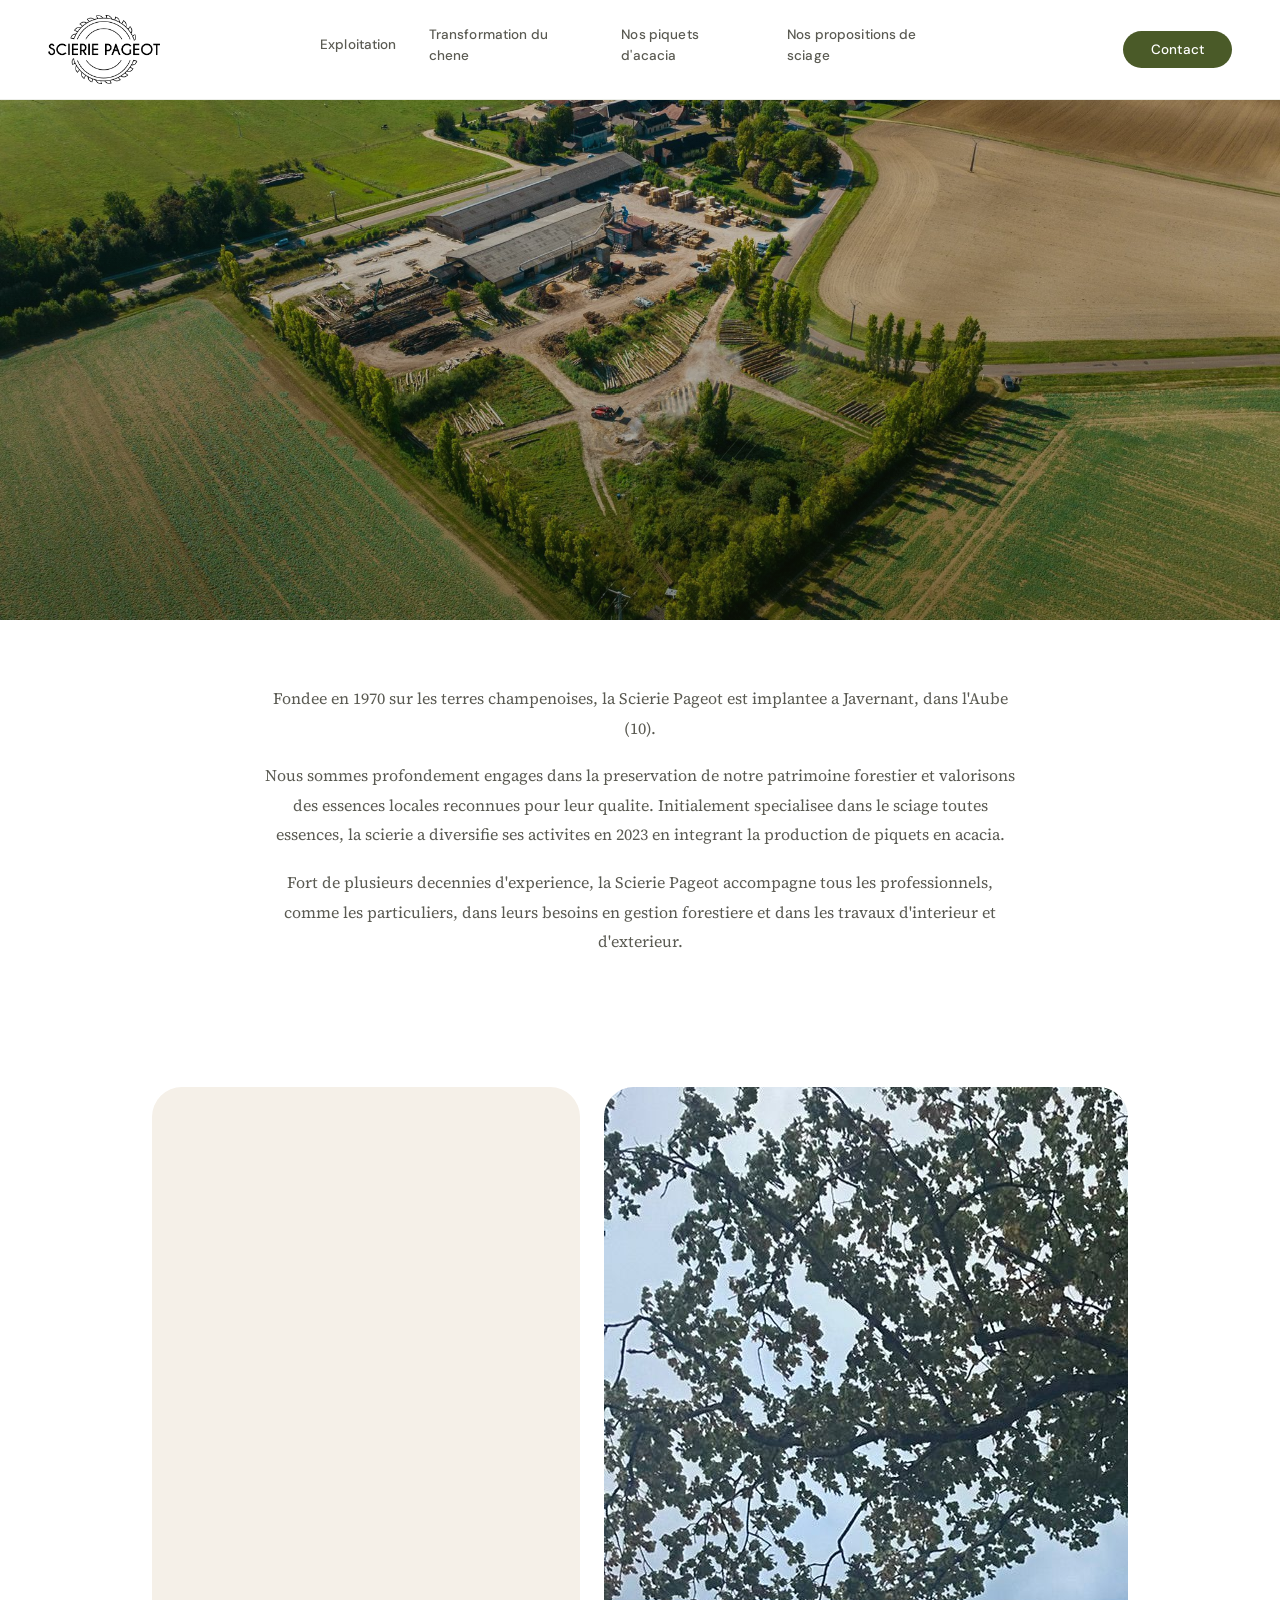
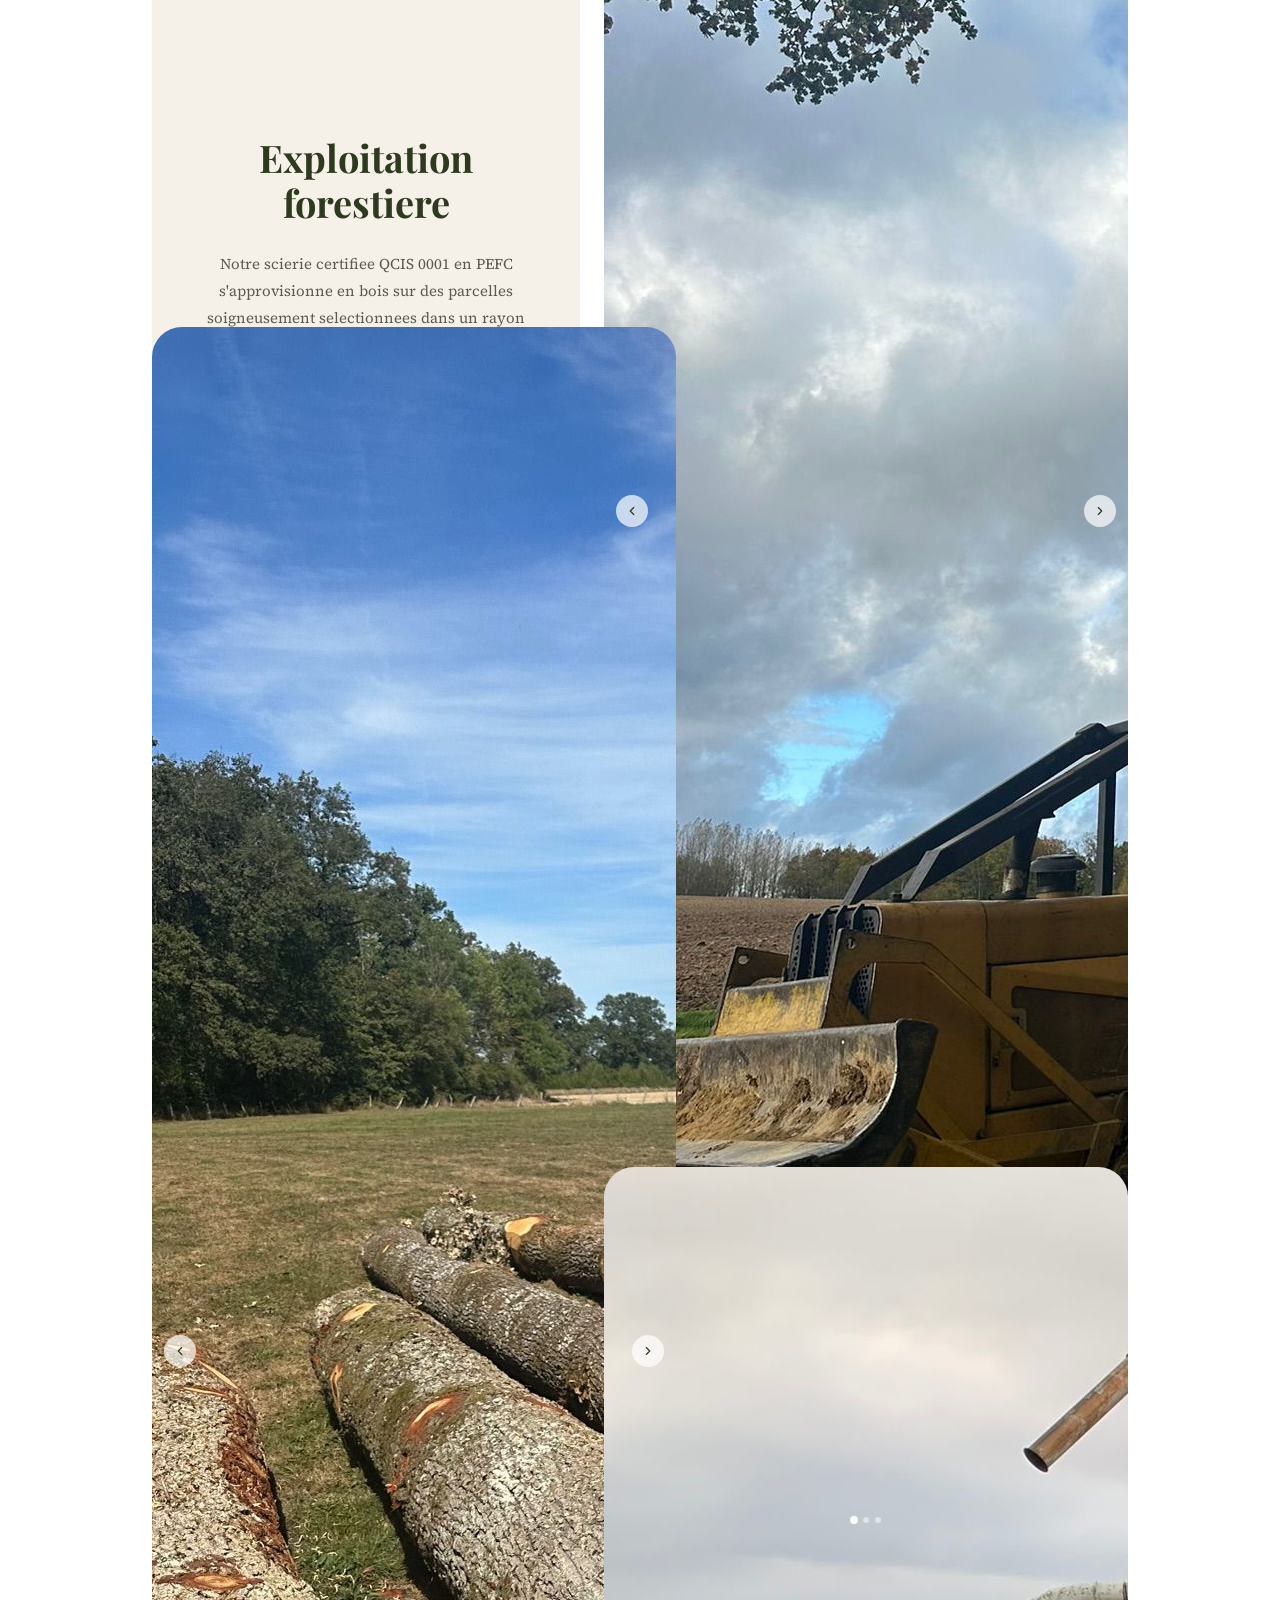
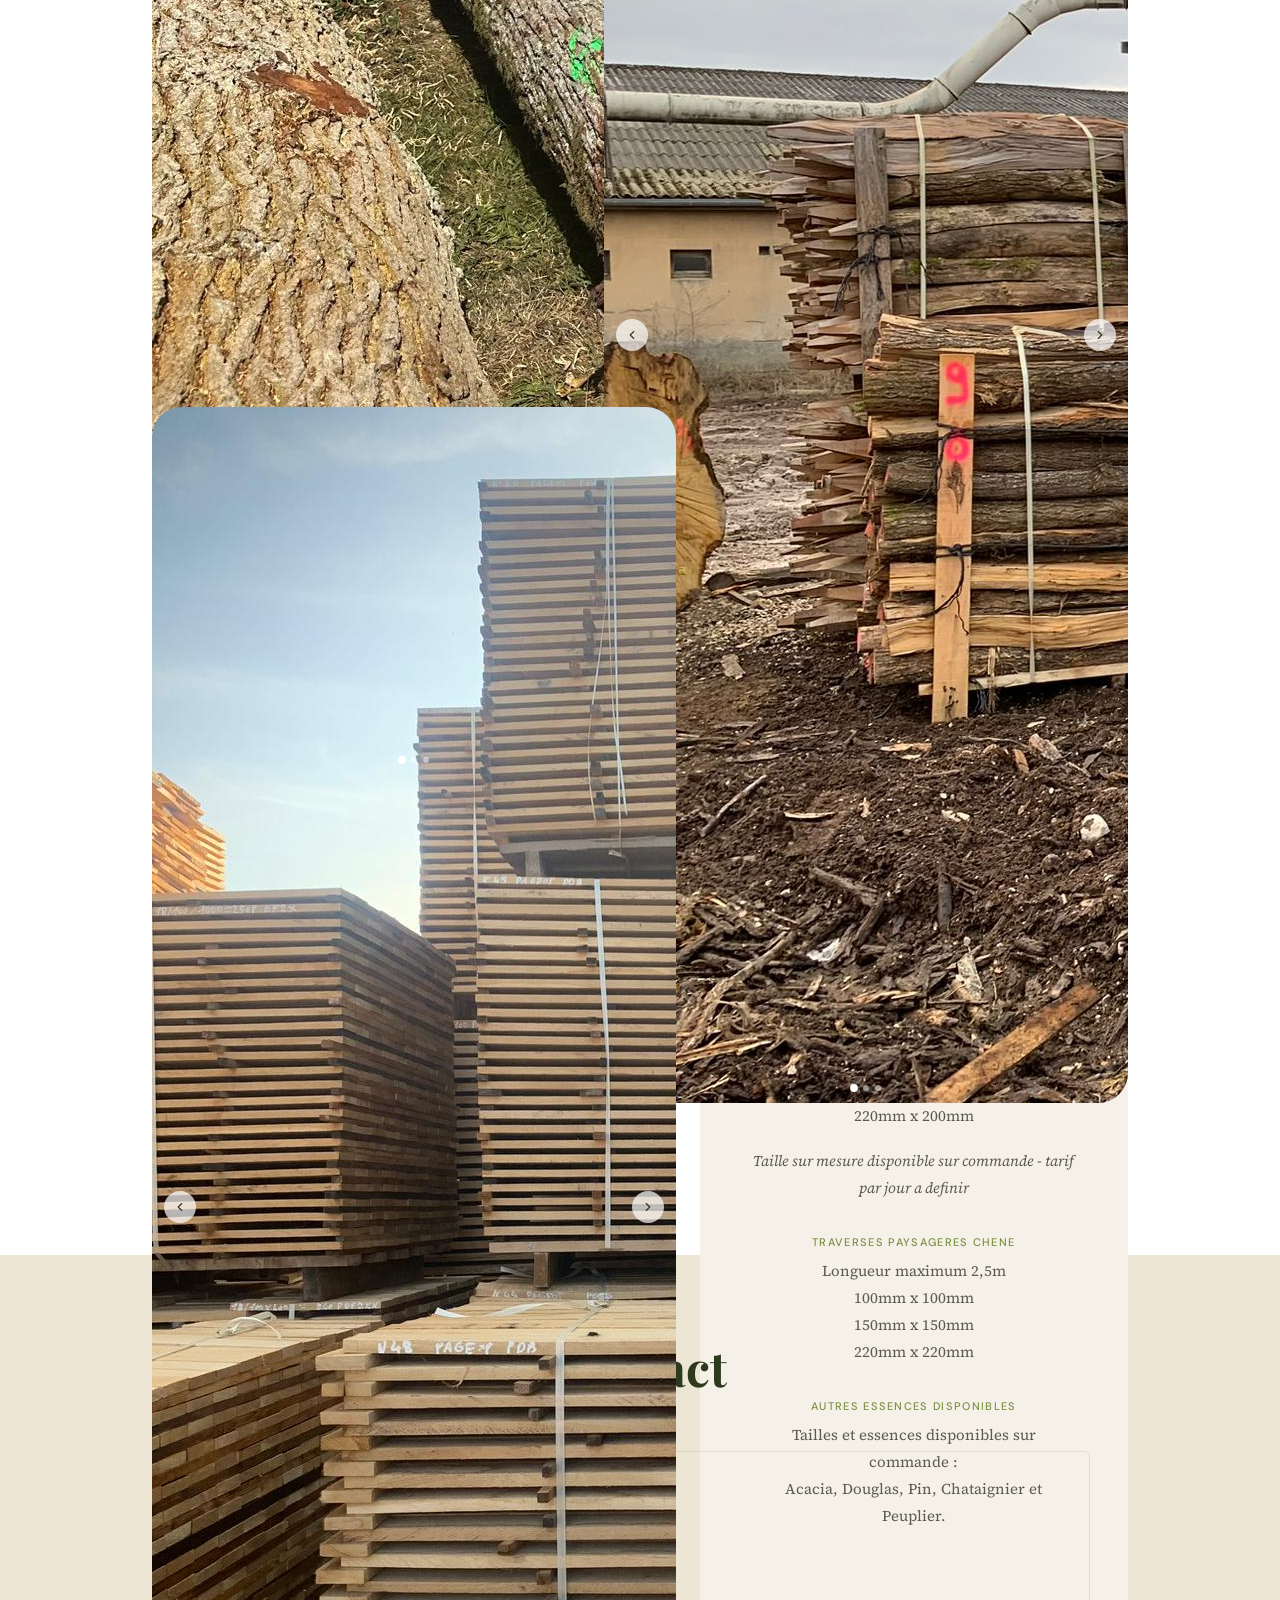
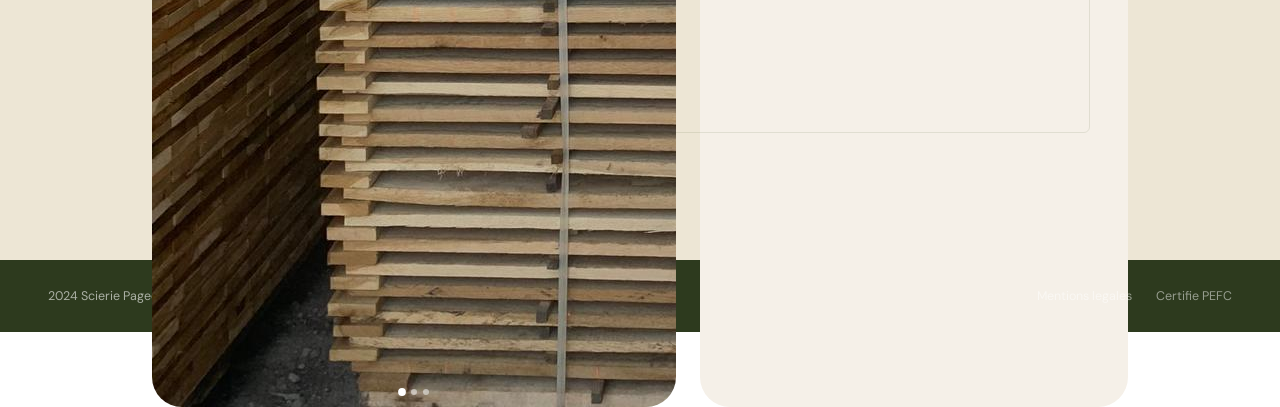
==== index.html @ 9f75556a "Add files via upload on met index.html a la racine" ====
<!DOCTYPE html>
<html lang="fr">
<head>
  <meta charset="UTF-8" />
  <meta name="viewport" content="width=device-width, initial-scale=1.0" />
  <title>Scierie Pageot</title>
  <link rel="preconnect" href="https://fonts.googleapis.com" />
  <link rel="preconnect" href="https://fonts.gstatic.com" crossorigin />
  <link href="https://fonts.googleapis.com/css2?family=Playfair+Display:wght@400;600;700&family=Source+Serif+4:ital,wght@0,300;0,400;1,300&family=DM+Sans:wght@400;500&display=swap" rel="stylesheet" />
  <link rel="stylesheet" href="style.css" />
</head>
<body>
 
  <!-- ── TOPBAR ── -->
  <div class="topbar">
  <img src="pageot sans fond.png" alt="Logo Scierie Pageot" class="nav-logo" />
    </a>
    <a href="#contact" class="btn nav-btn-desktop">Contact</a>
    <button class="nav-toggle" onclick="toggleMenu()" aria-label="Menu">
      <span></span><span></span><span></span>
    </button>
  </div>
 
  <!-- ── NAVBAR ── -->
  <nav id="mainNav">
    <ul class="nav-links">
      <li><a href="#exploitation">Exploitation</a></li>
      <li><a href="#chene">Transformation du chene</a></li>
      <li><a href="#acacia">Nos piquets d'acacia</a></li>
      <li><a href="#sciage">Nos propositions de sciage</a></li>
    </ul>
  </nav>
 
  <!-- ── MENU MOBILE ── -->
  <div class="mobile-menu" id="mobileMenu">
    <a href="#exploitation" onclick="closeMenu()">Exploitation</a>
    <a href="#chene" onclick="closeMenu()">Transformation du chene</a>
    <a href="#acacia" onclick="closeMenu()">Nos piquets d'acacia</a>
    <a href="#sciage" onclick="closeMenu()">Nos propositions de sciage</a>
    <a href="#contact" class="btn" onclick="closeMenu()">Contact</a>
  </div>
 
  <!-- ── HERO ── -->
  <section class="hero">
    <img src="photo drone du domaine.jpg" alt="Vue aerienne de la Scierie Pageot" />
    <div class="hero-overlay"></div>
  </section>
 
  <!-- ── INTRO ── -->
  <section class="intro">
    <p>Fondee en 1970 sur les terres champenoises, la Scierie Pageot est implantee a Javernant, dans l'Aube (10).</p>
    <p>Nous sommes profondement engages dans la preservation de notre patrimoine forestier et valorisons des essences locales reconnues pour leur qualite. Initialement specialisee dans le sciage toutes essences, la scierie a diversifie ses activites en 2023 en integrant la production de piquets en acacia.</p>
    <p>Fort de plusieurs decennies d'experience, la Scierie Pageot accompagne tous les professionnels, comme les particuliers, dans leurs besoins en gestion forestiere et dans les travaux d'interieur et d'exterieur.</p>
  </section>
 
  <!-- ── SECTIONS ── -->
  <div class="sections-wrapper">
 
    <!-- 1. EXPLOITATION : image gauche (55%), texte droite (45%) -->
    <section class="section-split" id="exploitation">
      <div class="split-img">
        <div class="carousel" data-carousel>
          <div class="carousel-track">
            <!-- Ajoutez vos images ici -->
            <div class="carousel-slide"><img src="exploitation forestiere/1 tracteur contre arbre.jpg" alt="Exploitation 1" /></div>
            <div class="carousel-slide"><img src="exploitation forestiere/2 image.jpg" alt="Exploitation 2" /></div>
            <div class="carousel-slide"><img src="exploitation forestiere/3 image.jpg" alt="Exploitation 3" /></div>
          </div>
          <button class="carousel-btn prev" aria-label="Precedent">
            <svg viewBox="0 0 24 24"><polyline points="15 18 9 12 15 6"/></svg>
          </button>
          <button class="carousel-btn next" aria-label="Suivant">
            <svg viewBox="0 0 24 24"><polyline points="9 18 15 12 9 6"/></svg>
          </button>
          <div class="carousel-dots"></div>
        </div>
      </div>
      <div class="split-content">
        <h2>Exploitation<br>forestiere</h2>
        <p>Notre scierie certifiee QCIS 0001 en PEFC s'approvisionne en bois sur des parcelles soigneusement selectionnees dans un rayon de 100 km.</p>
        <p>Nous travaillons etroitement avec des professionnels locaux pour vous apporter un accompagnement expert dans la gestion de vos domaines forestiers. Nous assurons l'integralite de nos prestations et intervenons tout au long de l'operation, en etroite collaboration avec nos partenaires agrees (Globalog) dans le respect des bonnes pratiques sylvicoles, afin de garantir la preservation durable des forets.</p>
        <p>L'ensemble de nos travaux, quel que soit leur importance, sont realises selon les meilleures regles de l'art. Vous satisfaire et vous aider a valoriser une gestion forestiere responsable est la priorite absolue de notre equipe.</p>
        <a href="#contact" class="btn btn-outline">Contactez-nous</a>
      </div>
    </section>
 
    <!-- 2. CHENE : texte gauche (45%), image droite (55%) -->
    <section class="section-split reverse" id="chene">
            <div class="split-img">
        <div class="carousel" data-carousel>
          <div class="carousel-track">
            <!-- Ajoutez vos images ici -->
            <div class="carousel-slide"><img src="Transformation de chene/1 troncs d'arbre.jpg" alt="Chene 1" /></div>
            <div class="carousel-slide"><img src="Transformation de chene/2 image.jpg" alt="Chene 2" /></div>
            <div class="carousel-slide"><img src="Transformation de chene/4 planches fines.jpg" alt="Chene 3" /></div>
          </div>
          <button class="carousel-btn prev" aria-label="Precedent">
            <svg viewBox="0 0 24 24"><polyline points="15 18 9 12 15 6"/></svg>
          </button>
          <button class="carousel-btn next" aria-label="Suivant">
            <svg viewBox="0 0 24 24"><polyline points="9 18 15 12 9 6"/></svg>
          </button>
          <div class="carousel-dots"></div>
        </div>
      </div>
      <div class="split-content">
        <h2>Nos transformations<br>du chene</h2>
        <div class="subsection-label">En charpente</div>
        <p>Pour repondre a tous vos projets de construction, nous proposons une large gamme de pieces de charpente adaptees aux demandes des professionnels comme des particuliers. Nos bois, seches et soigneusement selectionnes, garantissent stabilite et grande durabilite pour vos ouvrages.</p>
        <div class="subsection-label">En avives</div>
        <p>Afin de faciliter vos projets et agrandissements interieurs, nous proposons des produits de la plus haute qualite, issus de chene selectionne et regulierement renouvele.</p>
        <div class="subsection-label">En traverses paysageres</div>
        <p>Pour sublimer votre exterieur, nous proposons des traverses paysageres naturels et esthetiques, adaptes pour l'amenagement de jardins et la realisation de petits murets.</p>
        <a href="#contact" class="btn btn-outline">Consultez-nous</a>
      </div>

    </section>
 
    <!-- 3. PIQUETS : image gauche (55%), texte droite (45%) -->
    <section class="section-split" id="acacia">
      <div class="split-img">
        <div class="carousel" data-carousel>
          <div class="carousel-track">
            <!-- Ajoutez vos images ici -->
            <div class="carousel-slide"><img src="Acacia/pic d'acacia.jpg" alt="Acacia 1" /></div>
            <div class="carousel-slide"><img src="Acacia/2 image.jpg" alt="Acacia 2" /></div>
            <div class="carousel-slide"><img src="Acacia/3 image.jpg" alt="Acacia 3" /></div>
          </div>
          <button class="carousel-btn prev" aria-label="Precedent">
            <svg viewBox="0 0 24 24"><polyline points="15 18 9 12 15 6"/></svg>
          </button>
          <button class="carousel-btn next" aria-label="Suivant">
            <svg viewBox="0 0 24 24"><polyline points="9 18 15 12 9 6"/></svg>
          </button>
          <div class="carousel-dots"></div>
        </div>
      </div>
      <div class="split-content">
        <h2>Nos piquets<br>d'acacia</h2>
        <p>8 longueurs disponibles directement sur site :</p>
        <ul class="piquets-list">
          <li>1160 mm</li>
          <li>1300 mm</li>
          <li>1500 mm</li>
          <li>2000 mm</li>
          <li>2500 mm</li>
          <li>3000 mm</li>
        </ul>
        <p>et a tenons differentes de soupes.</p>
        <p>Vendu par botte ou en vrac. Disponibles en differents formats (80/100, 60/80 ou 50/60 mm).</p>
        <p>Livraison disponible dans toute la France et dans l'Union Europeenne. Possibilite de faire confectionner les longueurs et dimensions sur commande.</p>
        <a href="#contact" class="btn btn-outline">Vous souhaitez un devis ?</a>
      </div>
    </section>
 
    <!-- 4. SCIAGE : texte gauche (45%), image droite (55%) -->
    <section class="section-split reverse" id="sciage">
      <div class="split-img">
        <div class="carousel" data-carousel>
          <div class="carousel-track">
            <!-- Ajoutez vos images ici -->
            <div class="carousel-slide"><img src="Transformation de chene/4 planches fines.jpg" alt="Sciage 1" /></div>
            <div class="carousel-slide"><img src="Transformation de chene/2 image.jpg" alt="Sciage 2" /></div>
            <div class="carousel-slide"><img src="Transformation de chene/3 image.jpg" alt="Sciage 3" /></div>
          </div>
          <button class="carousel-btn prev" aria-label="Precedent">
            <svg viewBox="0 0 24 24"><polyline points="15 18 9 12 15 6"/></svg>
          </button>
          <button class="carousel-btn next" aria-label="Suivant">
            <svg viewBox="0 0 24 24"><polyline points="9 18 15 12 9 6"/></svg>
          </button>
          <div class="carousel-dots"></div>
        </div>
      </div>
      <div class="split-content">
        <h2>Nos propositions<br>de sciage</h2>
        <p class="sciage-dims">
          Longueur maximum 10m<br>
          80mm x 100mm<br>
          80mm x 120mm<br>
          80mm x 80mm<br>
          100mm x 100mm<br>
          220mm x 200mm
        </p>
        <p class="sciage-note">Taille sur mesure disponible sur commande - tarif par jour a definir</p>
        <div class="subsection-label">Traverses paysageres chene</div>
        <p class="sciage-dims">
          Longueur maximum 2,5m<br>
          100mm x 100mm<br>
          150mm x 150mm<br>
          220mm x 220mm
        </p>
        <div class="subsection-label">Autres essences disponibles</div>
        <p class="sciage-dims">
          Tailles et essences disponibles sur commande :<br>
          Acacia, Douglas, Pin, Chataignier et Peuplier.
        </p>
      </div>
      
    </section>
 
  </div>
 
  <!-- ── CONTACT ── -->
  <section class="contact-section" id="contact">
    <div class="contact-inner">
      <h2>Contact</h2>
      <div class="contact-grid">
        <div class="contact-info">
          <div class="contact-block">
            <p><strong>Adresse</strong>Route Nationale 77 Le Charmois<br>10230 Javernant</p>
          </div>
          <div class="contact-block">
            <p><strong>Horaires d'ouverture</strong>Disponible sur rendez-vous<br>du lundi au vendredi</p>
          </div>
          <div class="contact-block">
            <p><strong>Telephone</strong>+33 (0) 6 40 34 74 75</p>
          </div>
          <div style="margin-top: 32px;">
            <a href="mailto:contact@scierie-pageot.fr" class="btn">Nous envoyer un mail</a>
          </div>
        </div>
        <div class="contact-map">
          <iframe
            title="Localisation Scierie Pageot"
            src="https://maps.google.com/maps?q=48.14885296104546,4.011341712448942&z=15&output=embed"
            allowfullscreen
            loading="lazy">
          </iframe>
        </div>
      </div>
    </div>
  </section>
 
  <!-- ── FOOTER ── -->
  <footer>
    <p>2024 Scierie Pageot - Javernant (10)</p>
    <nav class="footer-links">
      <a href="#">Mentions legales</a>
      <a href="#">Certifie PEFC</a>
    </nav>
  </footer>
 
  <script>
    /* ── Navbar scroll ── */
    const mainNav = document.getElementById('mainNav');
    const topbar = document.querySelector('.topbar');
    window.addEventListener('scroll', function() {
      mainNav.classList.toggle('scrolled', window.scrollY > topbar.offsetHeight);
    });
 
    /* ── Menu mobile ── */
    function toggleMenu() {
      document.getElementById('mobileMenu').classList.toggle('open');
    }
    function closeMenu() {
      document.getElementById('mobileMenu').classList.remove('open');
    }
    document.addEventListener('click', function(e) {
      const menu = document.getElementById('mobileMenu');
      const toggle = document.querySelector('.nav-toggle');
      if (menu.classList.contains('open') && !menu.contains(e.target) && !toggle.contains(e.target)) {
        menu.classList.remove('open');
      }
    });
 
    /* ── Carrousels ── */
    document.querySelectorAll('[data-carousel]').forEach(function(carousel) {
      const track = carousel.querySelector('.carousel-track');
      const slides = carousel.querySelectorAll('.carousel-slide');
      const dotsContainer = carousel.querySelector('.carousel-dots');
      const btnPrev = carousel.querySelector('.carousel-btn.prev');
      const btnNext = carousel.querySelector('.carousel-btn.next');
      let current = 0;
      const total = slides.length;
 
      /* masquer flèches si une seule image */
      if (total <= 1) {
        btnPrev.style.display = 'none';
        btnNext.style.display = 'none';
      }
 
      /* créer les points */
      slides.forEach(function(_, i) {
        const dot = document.createElement('button');
        dot.className = 'carousel-dot' + (i === 0 ? ' active' : '');
        dot.setAttribute('aria-label', 'Slide ' + (i + 1));
        dot.addEventListener('click', function() { goTo(i); });
        dotsContainer.appendChild(dot);
      });
 
      function goTo(index) {
        current = (index + total) % total;
        track.style.transform = 'translateX(-' + current * 100 + '%)';
        carousel.querySelectorAll('.carousel-dot').forEach(function(d, i) {
          d.classList.toggle('active', i === current);
        });
      }
 
      btnPrev.addEventListener('click', function() { goTo(current - 1); });
      btnNext.addEventListener('click', function() { goTo(current + 1); });
 
      /* swipe tactile */
      let startX = 0;
      track.addEventListener('touchstart', function(e) { startX = e.touches[0].clientX; }, { passive: true });
      track.addEventListener('touchend', function(e) {
        const diff = startX - e.changedTouches[0].clientX;
        if (Math.abs(diff) > 40) goTo(diff > 0 ? current + 1 : current - 1);
      });
    });
  </script>
 
</body>
</html>
---- style.css ----
*, *::before, *::after { box-sizing: border-box; margin: 0; padding: 0; }

:root {
  --green-dark: #2d3a1e;
  --green-mid: #4a5e2f;
  --green-btn: #4a5a28;
  --green-light: #7a9145;
  --cream: #f5f0e8;
  --cream-dark: #ede6d5;
  --text: #1a1a18;
  --text-muted: #5a5a52;
  --white: #ffffff;
  --nav-h: 72px;
}

html { scroll-behavior: smooth; }

body {
  font-family: 'DM Sans', sans-serif;
  color: var(--text);
  background: var(--white);
  overflow-x: hidden;
}

/* ── TOPBAR (fixe) : logo + bouton ── */
.topbar {
  top: 0; left: 0; right: 0;
  z-index: 200;
  height: 100px;
  background: var(--white);
  border-bottom: 1px solid rgba(74,94,47,0.10);
  display: flex;
  align-items: center;
  justify-content: space-between;
  padding: 0 48px;
}

/* ── NAVBAR (sticky sous topbar) : ancres ── */
#mainNav {
  position: fixed;
  top: 20px;
  width: fit-content;
  left: 50%;                 
  transform: translateX(-50%); 
  z-index: 100;
  height: 48px;
  display: flex;
  align-items: center;
  justify-content: center;
  background: transparent;
  transition: background 0.3s, backdrop-filter 0.3s, border-color 0.3s;
  border-bottom: 1px solid transparent;
  border-radius: 20px;
}

#mainNav.scrolled {
  background: rgba(255,255,255,0.75);
  backdrop-filter: blur(12px);
  -webkit-backdrop-filter: blur(12px);
  border-bottom: 1px solid rgba(74,94,47,0.12);
}

.nav-logo {
  display: flex;
  align-items: center;
  gap: 10px;
  height:70%;
}

.nav-links {
  display: flex;
  align-items: center;
  gap: 32px;
  list-style: none;
}

.nav-links a {
  font-size: 13.5px;
  font-weight: 500;
  color: var(--text-muted);
  text-decoration: none;
  letter-spacing: 0.01em;
  transition: color 0.2s;
}

.nav-links a:hover { color: var(--green-mid); }

/* ── BOUTONS ── */
.btn {
  display: inline-block;
  padding: 10px 28px;
  background: var(--green-btn);
  color: var(--white);
  font-family: 'DM Sans', sans-serif;
  font-size: 13.5px;
  font-weight: 500;
  text-decoration: none;
  border-radius: 999px;
  border: none;
  cursor: pointer;
  transition: background 0.2s, transform 0.15s;
  letter-spacing: 0.01em;
  white-space: nowrap;
}

.btn:hover { background: #8E9C78; transform: translateY(-1px); }

.btn-outline {
  background: #DFECC6;
  color: var(--green-dark);
}

.btn-outline:hover { background: #8E9C78; color: var(--white); }

/* centrage boutons dans les colonnes flex */
.split-content .btn {
  align-self: center;
}

/* ── HAMBURGER ── */
.nav-toggle {
  display: none;
  flex-direction: column;
  gap: 5px;
  cursor: pointer;
  padding: 4px;
  background: none;
  border: none;
}

.nav-toggle span {
  display: block;
  width: 24px;
  height: 2px;
  background: var(--green-dark);
  border-radius: 2px;
  transition: all 0.25s;
}

.mobile-menu {
  display: none;
  position: fixed;
  top: 64px;
  left: 0; right: 0;
  background: var(--white);
  border-bottom: 1px solid rgba(74,94,47,0.12);
  padding: 20px 24px 28px;
  z-index: 150;
  flex-direction: column;
  gap: 6px;
}

.mobile-menu.open { display: flex; }

.mobile-menu a {
  font-size: 15px;
  font-weight: 500;
  color: var(--text);
  text-decoration: none;
  padding: 10px 0;
  border-bottom: 1px solid rgba(0,0,0,0.06);
}

.mobile-menu .btn { margin-top: 12px; text-align: center; }

/* ── HERO ── */
.hero {
  margin-top: 0px; /* 64px topbar + 48px navbar */
  position: relative;
  height: 520px;
  overflow: hidden;
}

.hero img {
  width: 100%;
  height: 100%;
  object-fit: cover;
  object-position: center 60%;
  display: block;
}

.hero-overlay {
  position: absolute;
  inset: 0;
  background: linear-gradient(to bottom, rgba(20,28,12,0.15) 0%, rgba(20,28,12,0.45) 100%);
}

/* ── INTRO ── */
.intro {
  background: var(--white);
  padding: 64px 48px;
  max-width: 860px;
  margin: 0 auto;
  text-align: center;
}

.intro p {
  font-family: 'Source Serif 4', serif;
  font-size: 16px;
  line-height: 1.85;
  color: var(--text-muted);
  margin-bottom: 18px;
}

/* ── WRAPPER SECTIONS ── */
.sections-wrapper {
  max-width: 80%;
  margin: 0 auto;
  padding: 48px 24px;
  display: flex;
  flex-direction: column;
  gap: 40px;
}

/* ── SECTION SPLIT (toutes les sections alternées) ── */
.section-split {
  display: grid;
  grid-template-columns: 45fr 55fr;
  min-height: 460px;
  max-height: 800px;
  gap: 24px;
  align-items: stretch;
  grid-template-areas: "text img ";
}

/* sections .reverse : image à gauche */
.section-split.reverse {
  grid-template-columns: 55fr 45fr;
  grid-template-areas: "img text";
}
.section-split.reverse .split-img { order: -1; }


/* ── CARROUSEL ── */
.split-img {
  grid-area: img;
  position: relative;
  border-radius: 30px;
  overflow: hidden; /* bloque le débordement au hover */
  min-height: 400px;
}

.carousel {
  position: relative;
  width: 100%;
  height: 100%;
}

.carousel-track {
  display: flex;
  width: 100%;
  height: 100%;
  transition: transform 0.5s ease;
}

.carousel-slide {
  min-width: 100%;
  height: 100%;
  flex-shrink: 0;
}

.carousel-slide img {
  width: 100%;
  height: 100%;
  object-fit: cover;
  display: block;
  transition: transform 0.6s ease;
}

.split-img:hover .carousel-slide img { transform: scale(1.03); }

/* flèches */
.carousel-btn {
  position: absolute;
  top: 50%;
  transform: translateY(-50%);
  z-index: 10;
  background: rgba(255,255,255,0.7);
  border: none;
  cursor: pointer;
  width: 32px;
  height: 32px;
  border-radius: 50%;
  display: flex;
  align-items: center;
  justify-content: center;
  transition: background 0.2s;
  padding: 0;
}

.carousel-btn:hover { background: rgba(255,255,255,0.95); }

.carousel-btn.prev { left: 12px; }
.carousel-btn.next { right: 12px; }

.carousel-btn svg {
  width: 14px;
  height: 14px;
  stroke: var(--green-dark);
  stroke-width: 2;
  fill: none;
  stroke-linecap: round;
  stroke-linejoin: round;
}

/* points */
.carousel-dots {
  position: absolute;
  bottom: 12px;
  left: 50%;
  transform: translateX(-50%);
  display: flex;
  gap: 6px;
  z-index: 10;
}

.carousel-dot {
  width: 6px;
  height: 6px;
  border-radius: 50%;
  background: rgba(255,255,255,0.5);
  border: none;
  cursor: pointer;
  padding: 0;
  transition: background 0.2s, transform 0.2s;
}

.carousel-dot.active {
  background: var(--white);
  transform: scale(1.3);
}

/* ── CONTENU TEXTE ── */
.split-content {
  grid-area: text;
  padding: 64px 52px;
  display: flex;
  flex-direction: column;
  justify-content: center;
  align-items: center;
  text-align: center;
  background: var(--cream);
  border-radius: 30px;
}

/* sections .reverse : fond blanc */
.section-split.reverse .split-content {
  background: var(--cream);
}

.split-content h2 {
  font-family: 'Playfair Display', serif;
  font-size: clamp(28px, 3vw, 38px);
  font-weight: 700;
  color: var(--green-dark);
  line-height: 1.2;
  margin-bottom: 24px;
  text-align: center;
}

.split-content p {
  font-family: 'Source Serif 4', serif;
  font-size: 15px;
  line-height: 1.8;
  color: var(--text-muted);
  margin-bottom: 14px;
  text-align: center;
  width: 100%;
}

.split-content p:last-of-type { margin-bottom: 32px; }

/* ── SOUS-TITRES DE SECTION ── */
.subsection-label {
  font-family: 'DM Sans', sans-serif;
  font-size: 11px;
  font-weight: 500;
  letter-spacing: 0.12em;
  text-transform: uppercase;
  color: var(--green-light);
  margin-top: 20px;
  margin-bottom: 8px;
  text-align: center;
  width: 100%;
}

/* ── LISTE PIQUETS ── */
.piquets-list {
  list-style: none;
  margin: 8px 0 16px;
  text-align: center;
}

.piquets-list li {
  font-family: 'DM Sans', sans-serif;
  font-size: 14px;
  color: var(--text-muted);
  padding: 2px 0;
}

.piquets-list li::before { content: none; }

/* ── SCIAGE : dimensions et notes ── */
.sciage-dims {
  font-family: 'DM Sans', sans-serif;
  font-size: 14px;
  line-height: 1.9;
  color: var(--text-muted);
  margin-bottom: 8px;
  text-align: center;
}

.sciage-note {
  font-family: 'DM Sans', sans-serif;
  font-size: 12px;
  color: var(--text-muted);
  font-style: italic;
  margin-top: 4px;
  margin-bottom: 16px;
  text-align: center;
}

/* ── CONTACT ── */
.contact-section {
  background: var(--cream-dark);
  padding: 80px 48px;
}

.contact-inner {
  max-width: 900px;
  margin: 0 auto;
}

.contact-inner h2 {
  font-family: 'Playfair Display', serif;
  font-size: clamp(32px, 4vw, 48px);
  color: var(--green-dark);
  text-align: center;
  margin-bottom: 52px;
}

.contact-grid {
  display: grid;
  grid-template-columns: 1fr 1fr;
  gap: 40px;
  align-items: start;
}

.contact-info p {
  font-family: 'Source Serif 4', serif;
  font-size: 15px;
  line-height: 1.85;
  color: var(--text-muted);
  margin-bottom: 6px;
}

.contact-info p strong {
  font-family: 'DM Sans', sans-serif;
  font-size: 11px;
  font-weight: 500;
  letter-spacing: 0.1em;
  text-transform: uppercase;
  color: var(--green-mid);
  display: block;
  margin-bottom: 4px;
}

.contact-info .contact-block { margin-bottom: 24px; }

.contact-map {
  border-radius: 6px;
  overflow: hidden;
  border: 1px solid rgba(74,94,47,0.12);
}

.contact-map iframe {
  width: 100%;
  height: 280px;
  display: block;
  border: none;
}

/* ── FOOTER ── */
footer {
  background: var(--green-dark);
  color: rgba(255,255,255,0.6);
  padding: 28px 48px;
  display: flex;
  align-items: center;
  justify-content: space-between;
  flex-wrap: wrap;
  gap: 12px;
}

footer p { font-size: 12.5px; }

.footer-links { display: flex; gap: 24px; }

.footer-links a {
  font-size: 12.5px;
  color: rgba(255,255,255,0.5);
  text-decoration: none;
  transition: color 0.2s;
}

.footer-links a:hover { color: rgba(255,255,255,0.9); }

/* ── TABLET ── */
@media (max-width: 1024px) {
  .topbar { padding: 0 28px; }
  .nav-links { gap: 20px; }
  .nav-links a { font-size: 13px; }
  .intro { padding: 48px 28px; }
  .sections-wrapper { padding: 36px 20px; gap: 28px; }
  .split-content { padding: 44px 36px; }
  .contact-section { padding: 64px 28px; }
  footer { padding: 24px 28px; }
}

/* ── TABLET PORTRAIT ── */
@media (max-width: 768px) {
  .topbar { padding: 0 20px; height: 56px; }
  #mainNav { display: none; }
  .nav-btn-desktop { display: none; }
  .nav-toggle { display: flex; }
  .mobile-menu { top: 56px; }

  .hero { margin-top: 56px; height: 380px; }
  .intro { padding: 40px 20px; }
  .sections-wrapper { padding: 24px 16px; gap: 20px; }

  .section-split,
  .section-split.reverse {
    grid-template-columns: 1fr;
    gap: 16px;
  }

  .section-split.reverse .split-img { order: 0; }
  .split-img { min-height: 260px; order: -1; }

  .split-content { padding: 36px 20px; border-radius: 30px; }
  .split-content h2 { text-align: center; }
  .split-content p { text-align: center; }

  .contact-section { padding: 56px 20px; }
  .contact-grid { grid-template-columns: 1fr; gap: 28px; }
  footer { flex-direction: column; align-items: flex-start; padding: 20px; gap: 10px; }
}

/* ── MOBILE ── */
@media (max-width: 480px) {
  .hero { height: 240px; }
  .intro p { font-size: 15px; }
  .split-img { min-height: 210px; }
  .split-content h2 { font-size: 24px; }
  .contact-inner h2 { font-size: 26px; margin-bottom: 32px; }
  .contact-map iframe { height: 200px; }
}
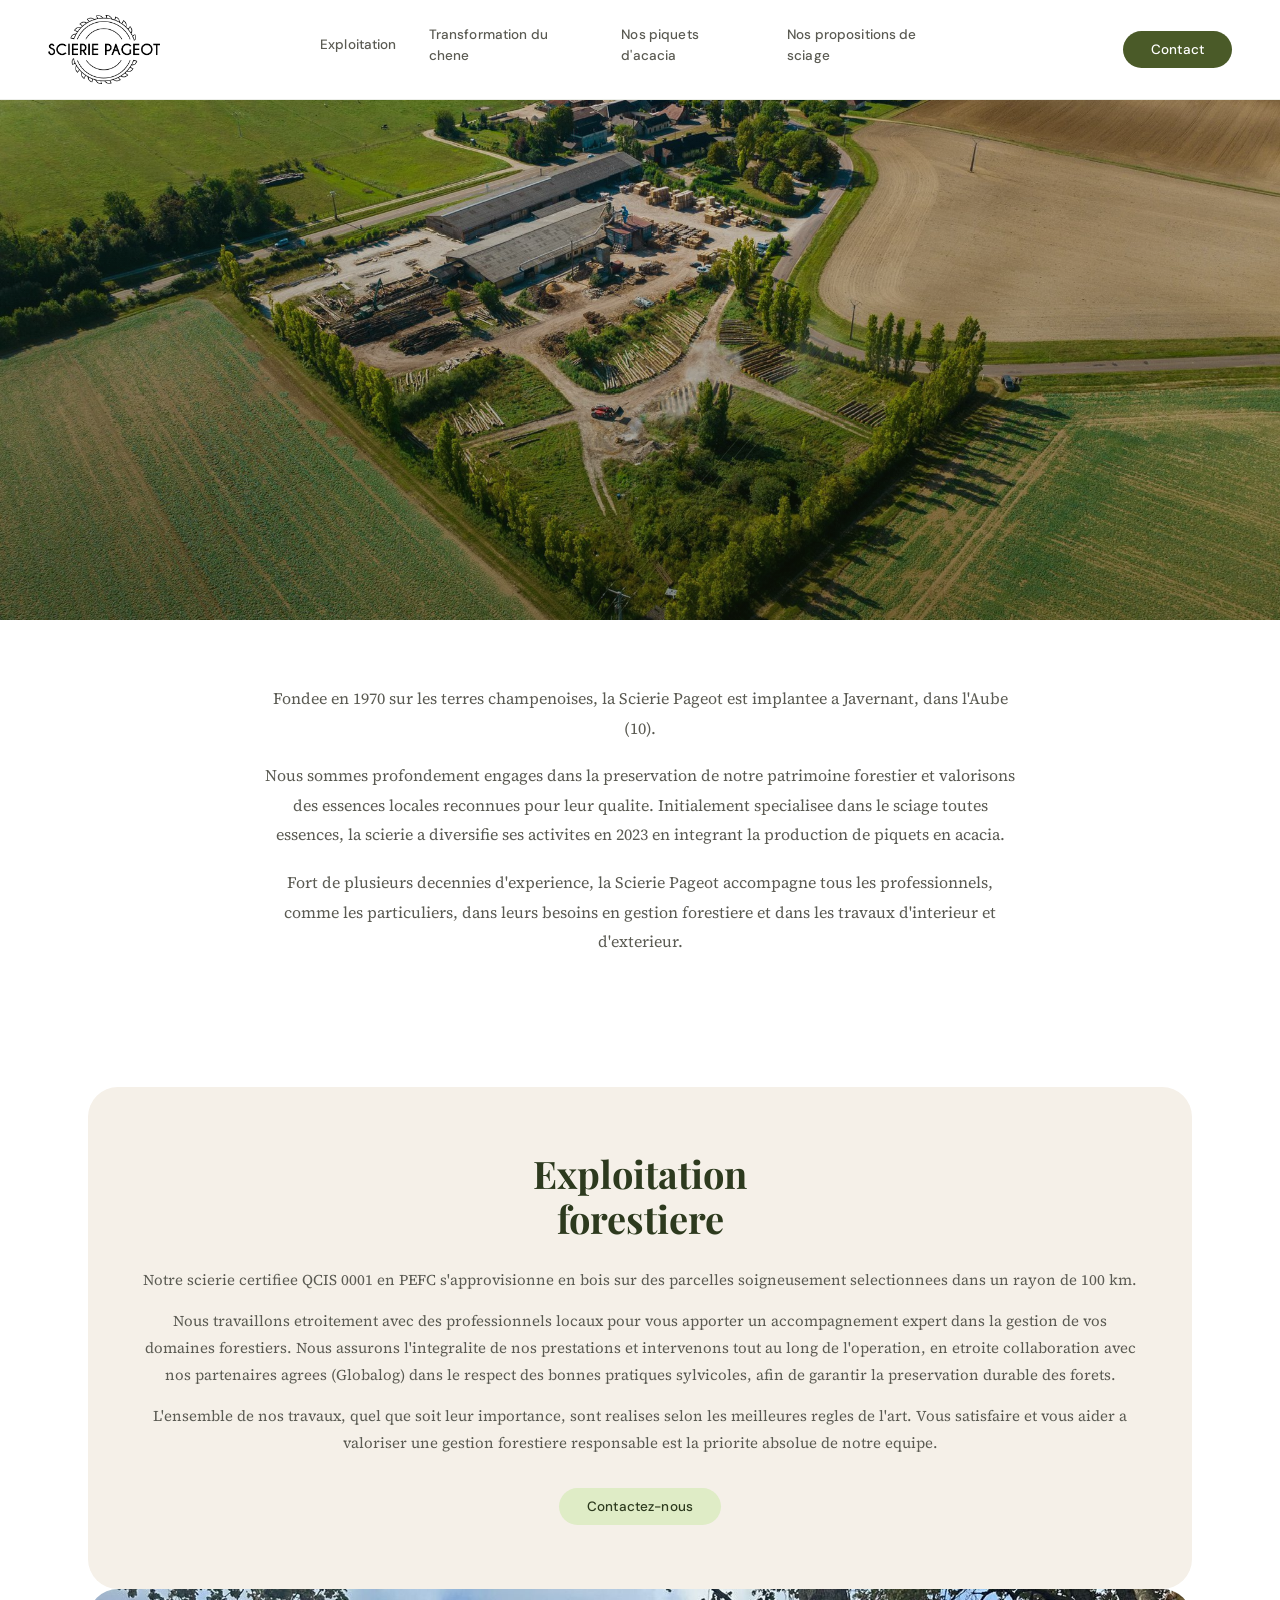
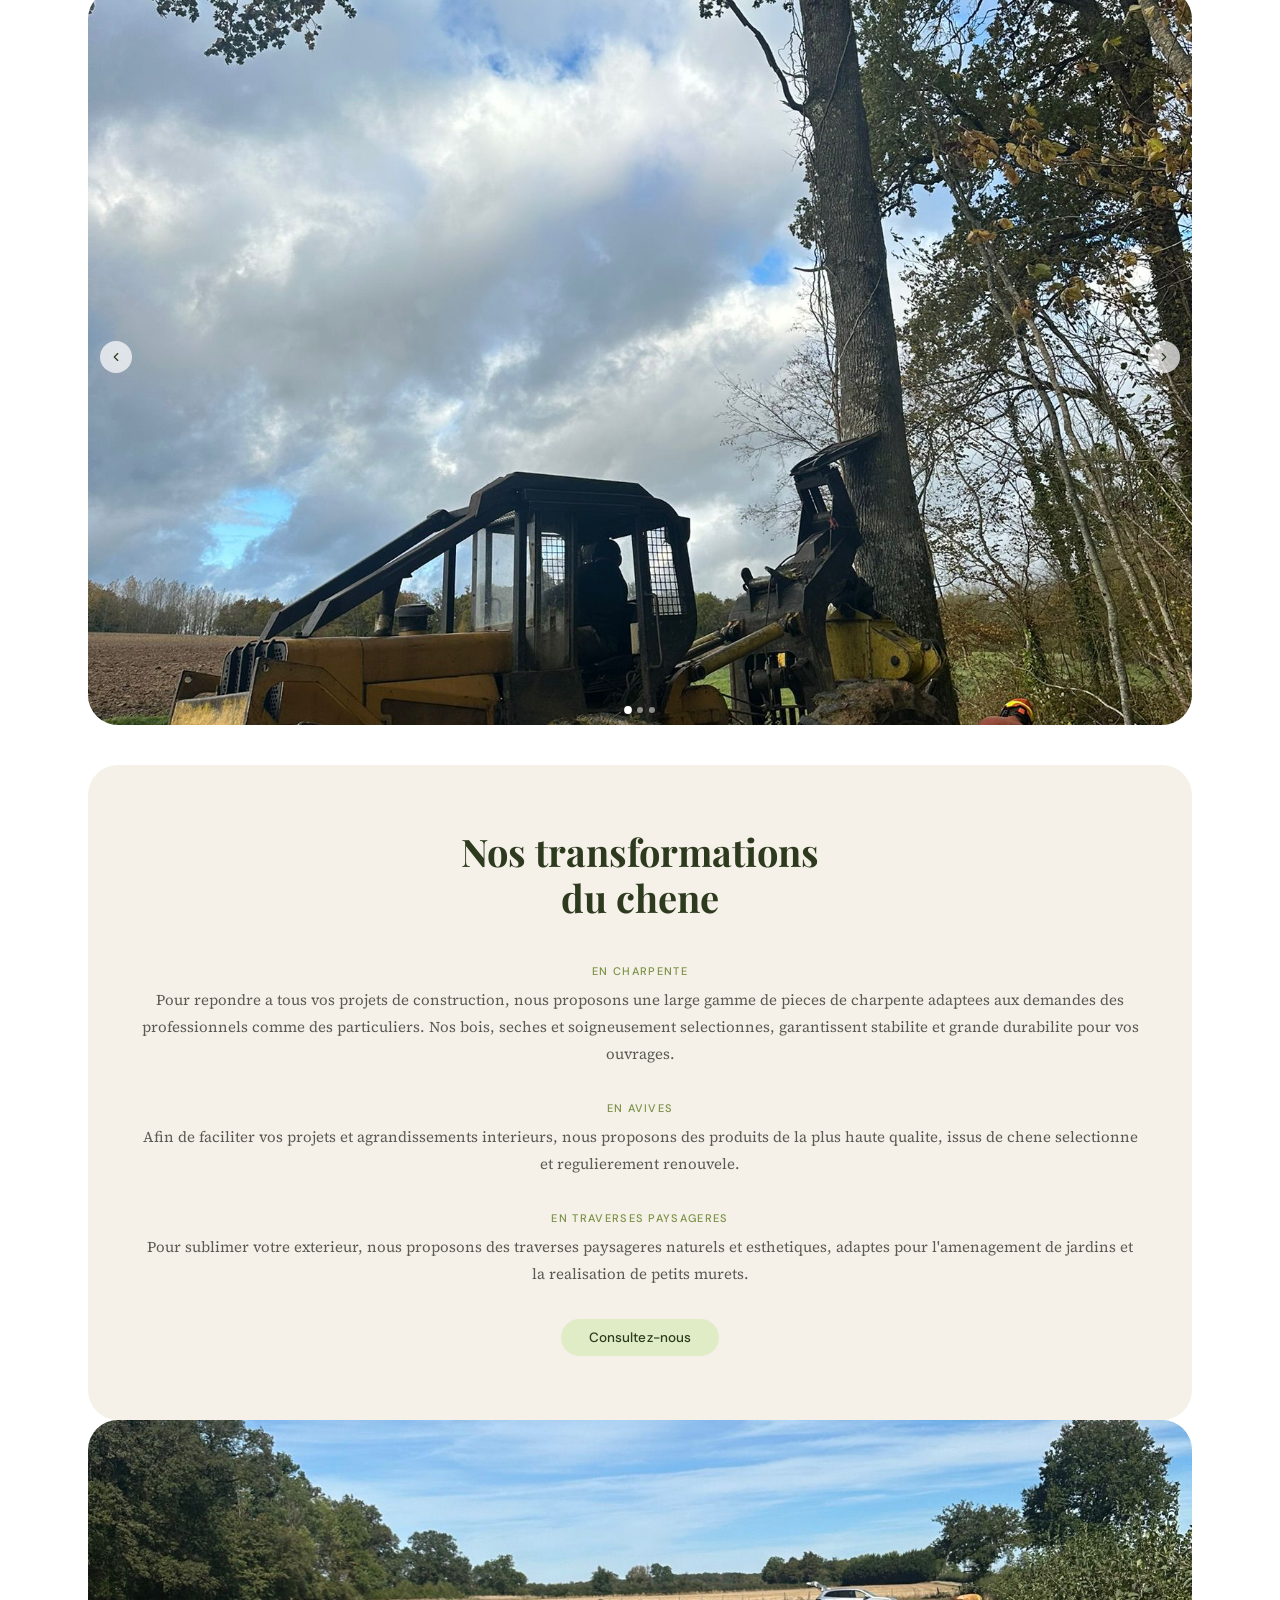
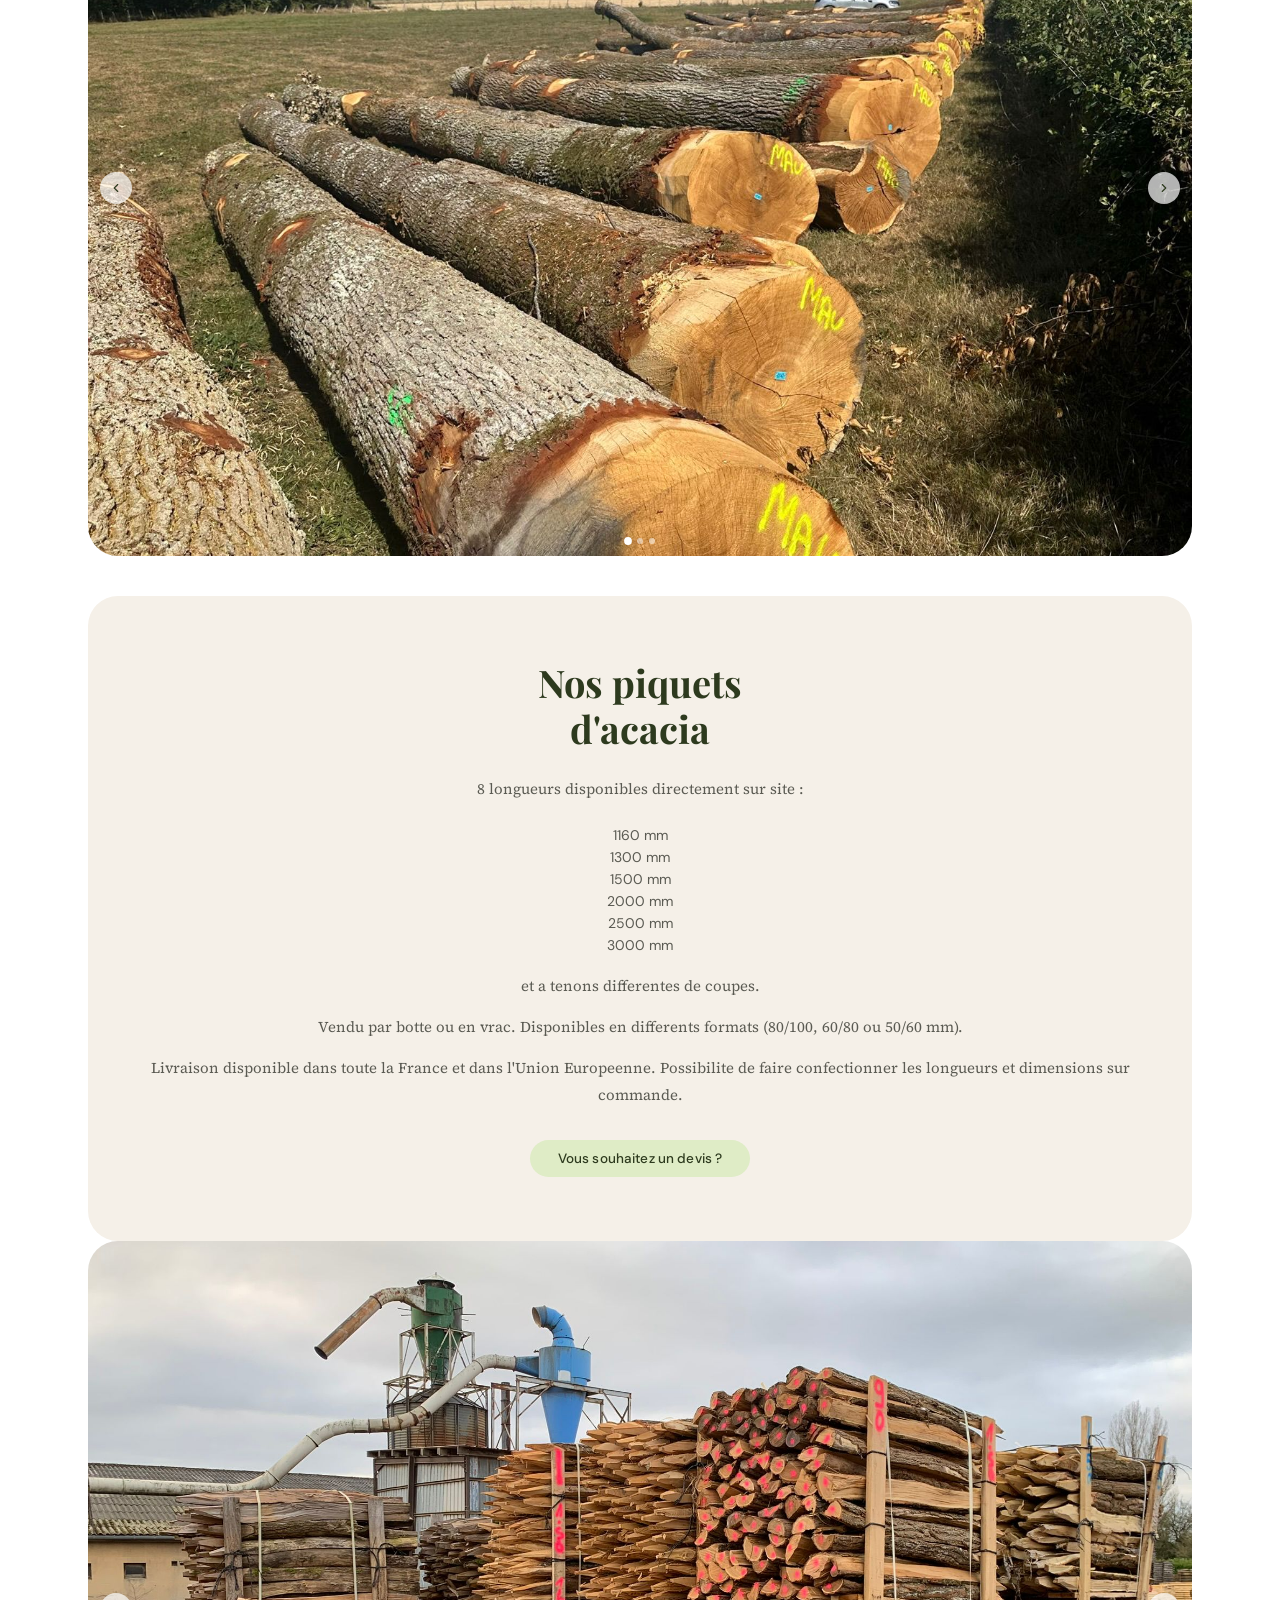
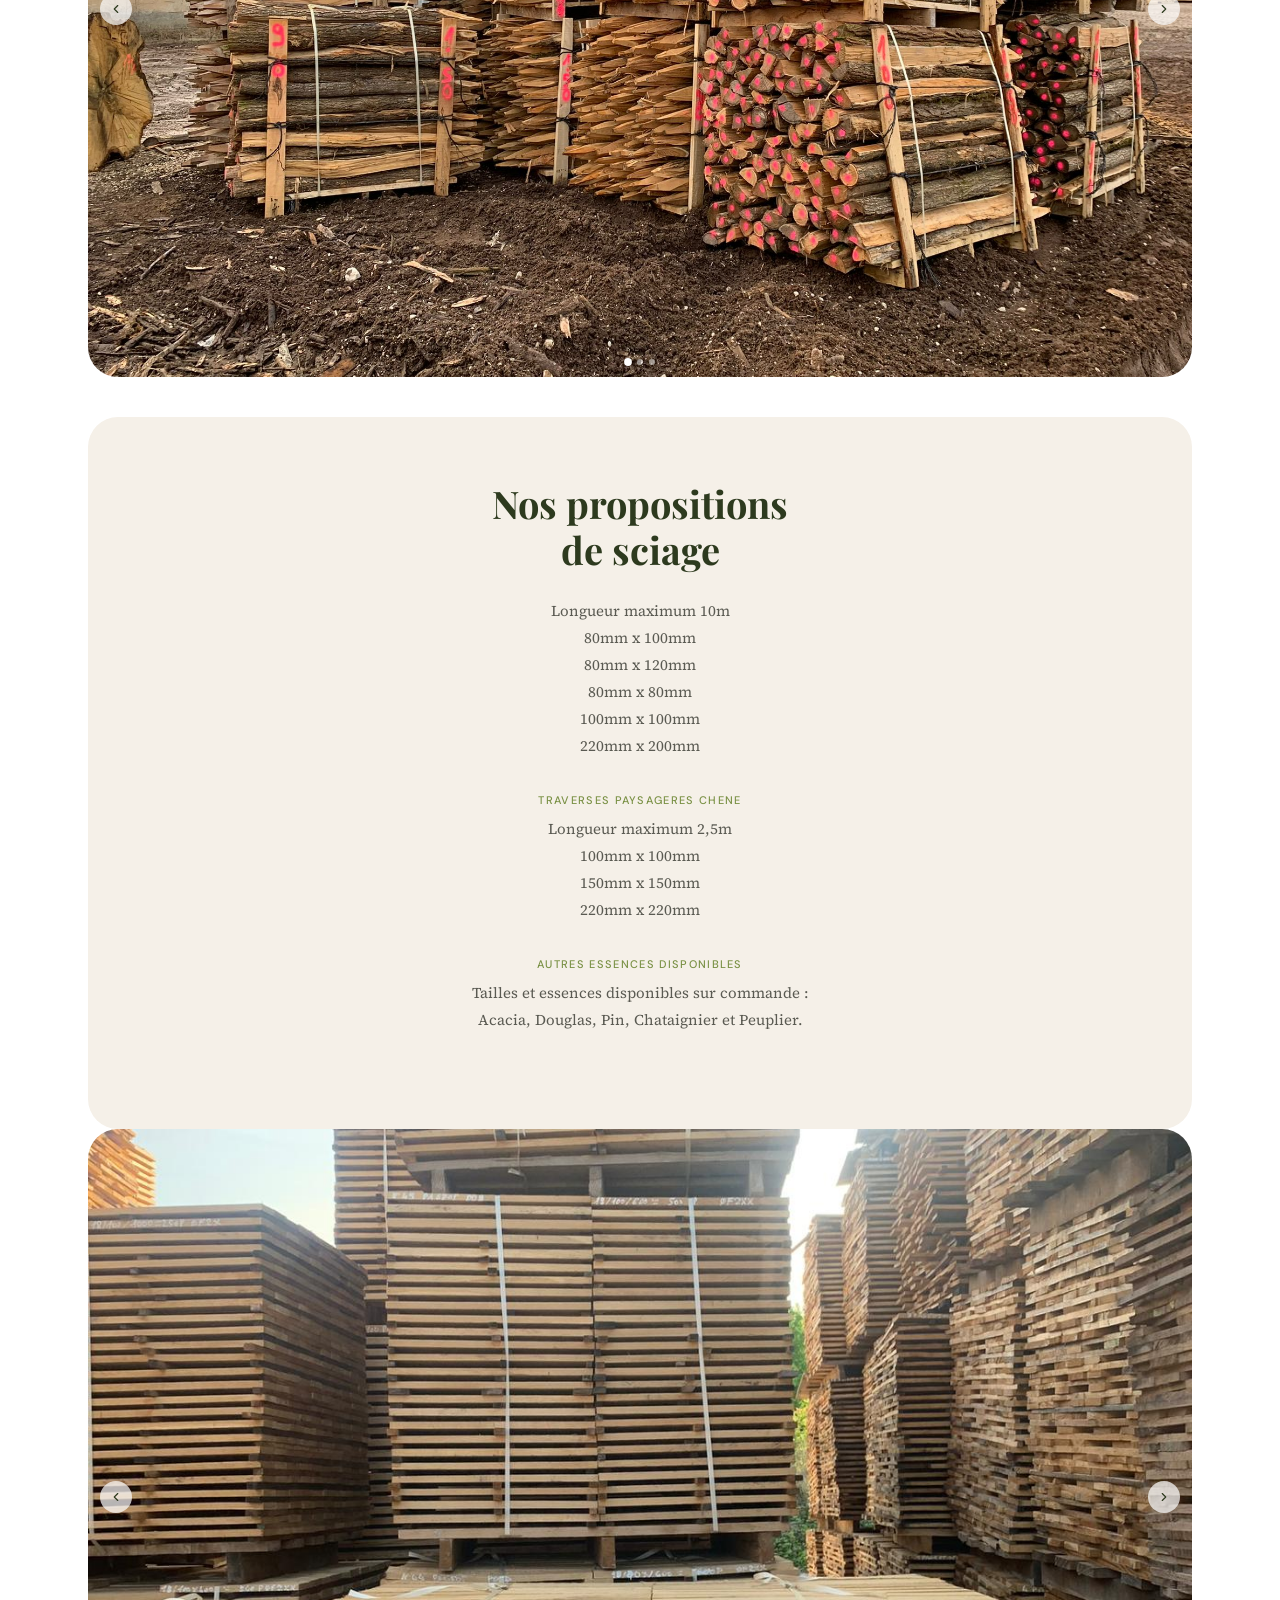
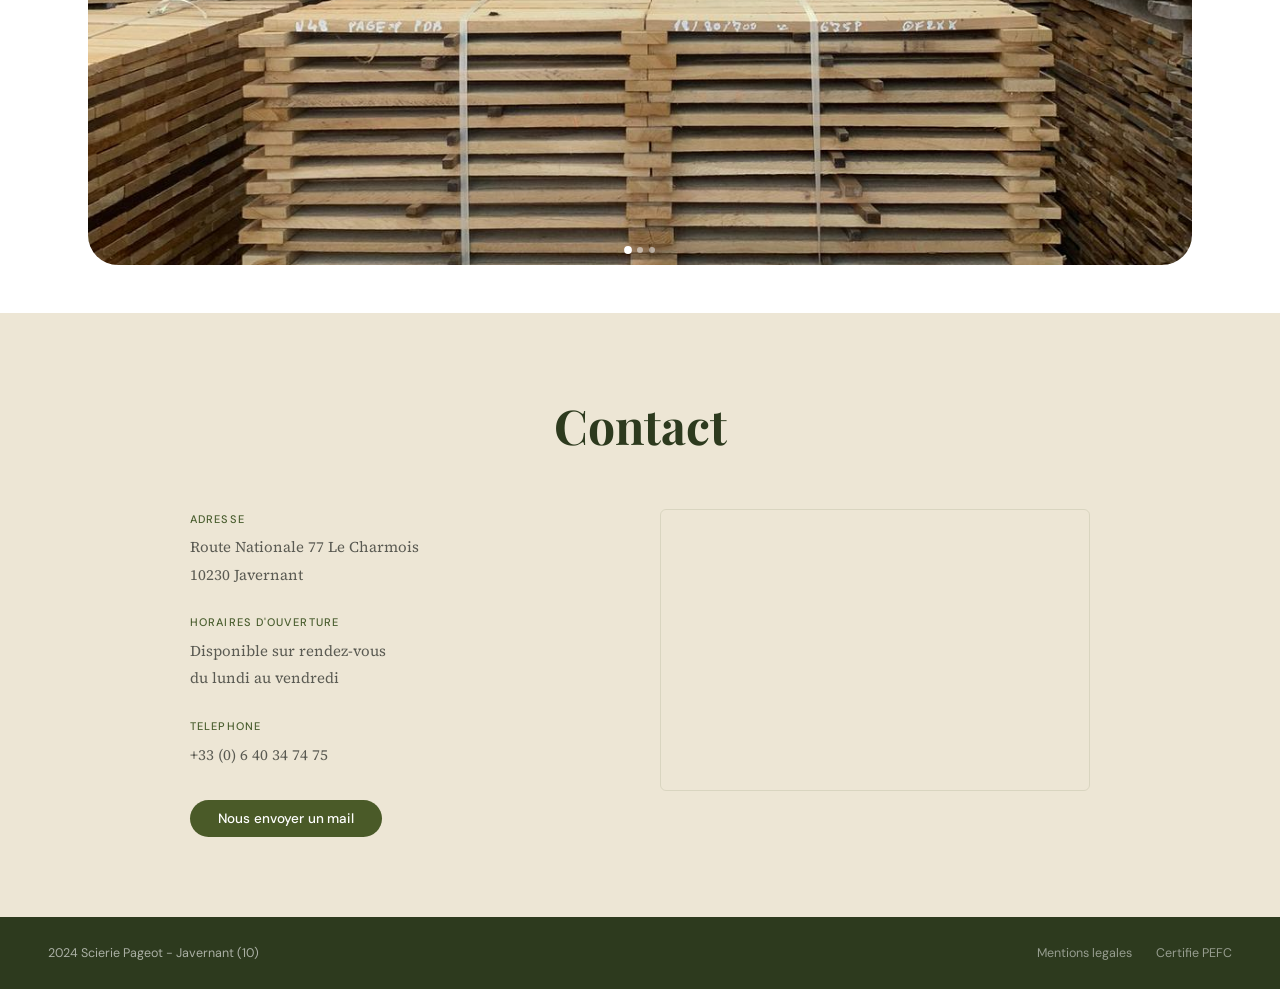
==== commit 33ab6523: "mises a jours mediaQ" ====
--- a/index.html
+++ b/index.html
@@ -146,7 +146,7 @@
           <li>2500 mm</li>
           <li>3000 mm</li>
         </ul>
-        <p>et a tenons differentes de soupes.</p>
+        <p>et a tenons differentes de coupes.</p>
         <p>Vendu par botte ou en vrac. Disponibles en differents formats (80/100, 60/80 ou 50/60 mm).</p>
         <p>Livraison disponible dans toute la France et dans l'Union Europeenne. Possibilite de faire confectionner les longueurs et dimensions sur commande.</p>
         <a href="#contact" class="btn btn-outline">Vous souhaitez un devis ?</a>
@@ -182,7 +182,6 @@
           100mm x 100mm<br>
           220mm x 200mm
         </p>
-        <p class="sciage-note">Taille sur mesure disponible sur commande - tarif par jour a definir</p>
         <div class="subsection-label">Traverses paysageres chene</div>
         <p class="sciage-dims">
           Longueur maximum 2,5m<br>
--- a/style.css
+++ b/style.css
@@ -204,7 +204,7 @@
 
 /* ── WRAPPER SECTIONS ── */
 .sections-wrapper {
-  max-width: 80%;
+  max-width: 90%;
   margin: 0 auto;
   padding: 48px 24px;
   display: flex;
@@ -217,7 +217,7 @@
   display: grid;
   grid-template-columns: 45fr 55fr;
   min-height: 460px;
-  max-height: 800px;
+  /* max-height: 800px; */
   gap: 24px;
   align-items: stretch;
   grid-template-areas: "text img ";
@@ -238,8 +238,14 @@
   border-radius: 30px;
   overflow: hidden; /* bloque le débordement au hover */
   min-height: 400px;
-}
-
+ /*spect-ratio: 5 / 3;*/
+}
+.split-img img {
+  width: 100%;
+  height: 100%;
+  object-fit: cover; /* 👈 indispensable */
+  display: block;
+}
 .carousel {
   position: relative;
   width: 100%;
@@ -506,16 +512,49 @@
 .footer-links a:hover { color: rgba(255,255,255,0.9); }
 
 /* ── TABLET ── */
-@media (max-width: 1024px) {
-  .topbar { padding: 0 28px; }
-  .nav-links { gap: 20px; }
-  .nav-links a { font-size: 13px; }
-  .intro { padding: 48px 28px; }
-  .sections-wrapper { padding: 36px 20px; gap: 28px; }
-  .split-content { padding: 44px 36px; }
-  .contact-section { padding: 64px 28px; }
-  footer { padding: 24px 28px; }
-}
+@media (max-width: 1300px) {
+  .section-split {
+    grid-template-columns: 100%;          /* une seule colonne */
+    grid-template-areas: 
+      "text"
+      "img";
+    
+    gap: 0; /* 👈 supprime l’espace entre les deux blocs */
+  }
+.split-img {
+  aspect-ratio: 3 / 2;
+  border-radius: 30px;
+  overflow: hidden;
+}
+
+.split-img img {
+  width: 100%;
+  height: 100%;
+  object-fit: cover;
+}
+
+/* toutes les sections deviennent uniformes */
+  .section-split.reverse {
+    grid-template-columns: 100%; /* une seule colonne sur tablette */
+    grid-template-areas: 
+      "text"
+      "img";
+  }
+  .section-split.reverse .split-img {
+    order: 0; /* remet l’ordre normal */
+  }
+}
+
+@media (min-width: 1300px){
+  .section-split {
+    max-height:800px;
+  }
+  .split-content {
+    max-height:800px;
+  }
+ }
+
+
 
 /* ── TABLET PORTRAIT ── */
 @media (max-width: 768px) {
@@ -524,28 +563,19 @@
   .nav-btn-desktop { display: none; }
   .nav-toggle { display: flex; }
   .mobile-menu { top: 56px; }
-
+ 
   .hero { margin-top: 56px; height: 380px; }
   .intro { padding: 40px 20px; }
   .sections-wrapper { padding: 24px 16px; gap: 20px; }
-
-  .section-split,
-  .section-split.reverse {
-    grid-template-columns: 1fr;
-    gap: 16px;
-  }
-
-  .section-split.reverse .split-img { order: 0; }
-  .split-img { min-height: 260px; order: -1; }
-
-  .split-content { padding: 36px 20px; border-radius: 30px; }
-  .split-content h2 { text-align: center; }
-  .split-content p { text-align: center; }
-
+ 
+  .split-img { min-height: 260px; }
+  .split-content { padding: 36px 20px; }
+ 
   .contact-section { padding: 56px 20px; }
   .contact-grid { grid-template-columns: 1fr; gap: 28px; }
   footer { flex-direction: column; align-items: flex-start; padding: 20px; gap: 10px; }
 }
+
 
 /* ── MOBILE ── */
 @media (max-width: 480px) {
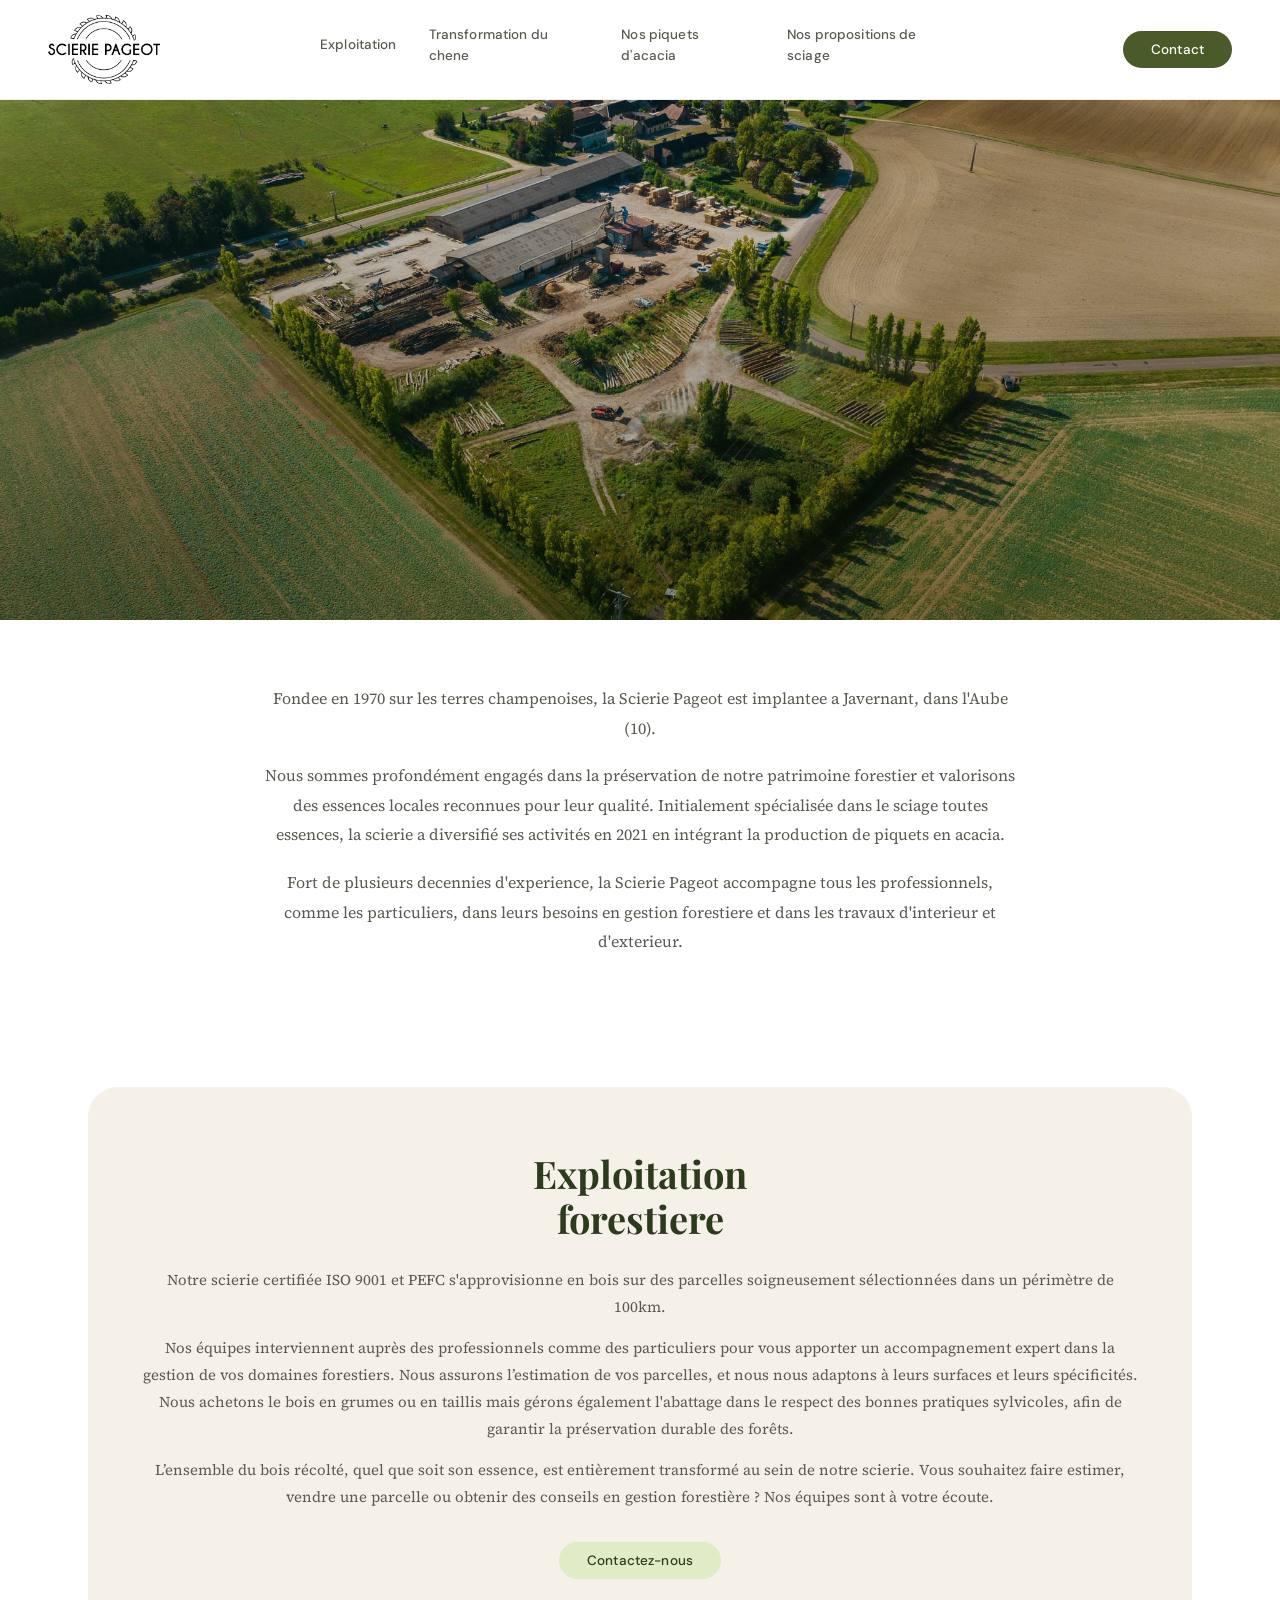
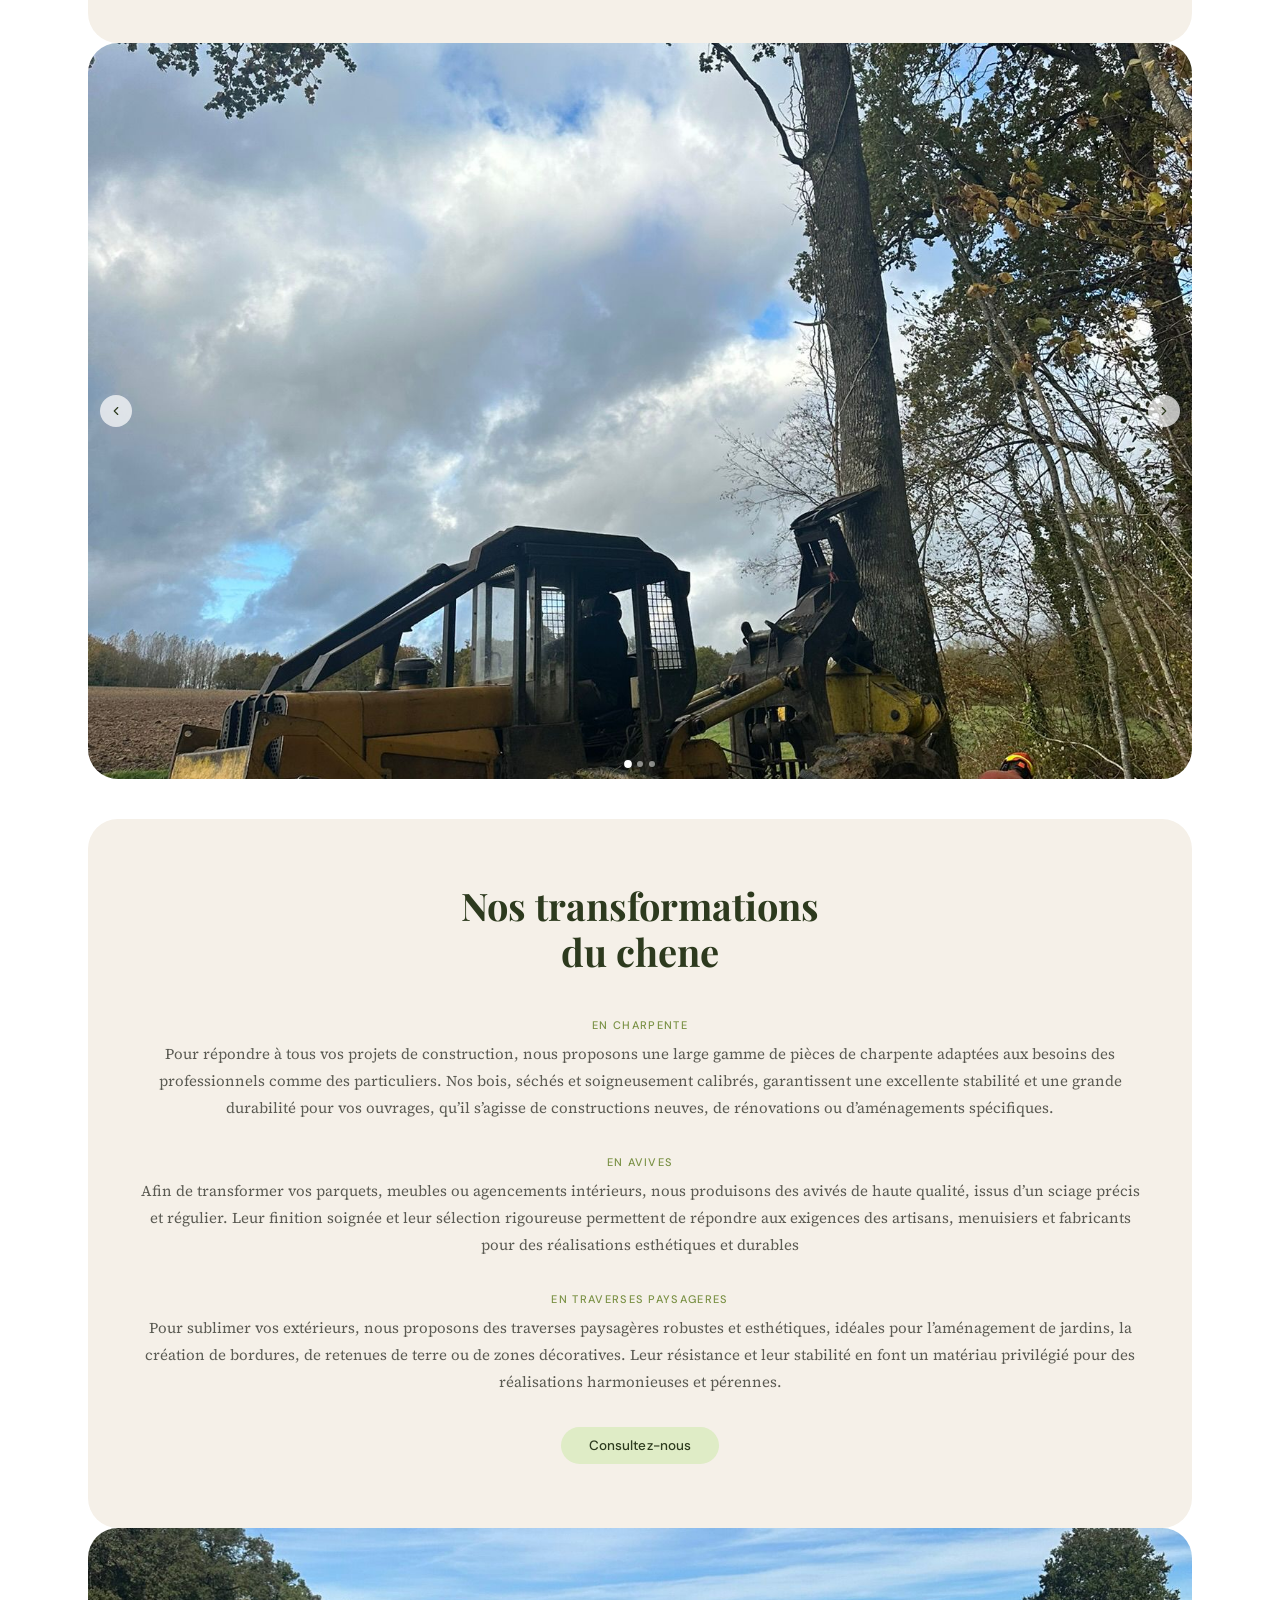
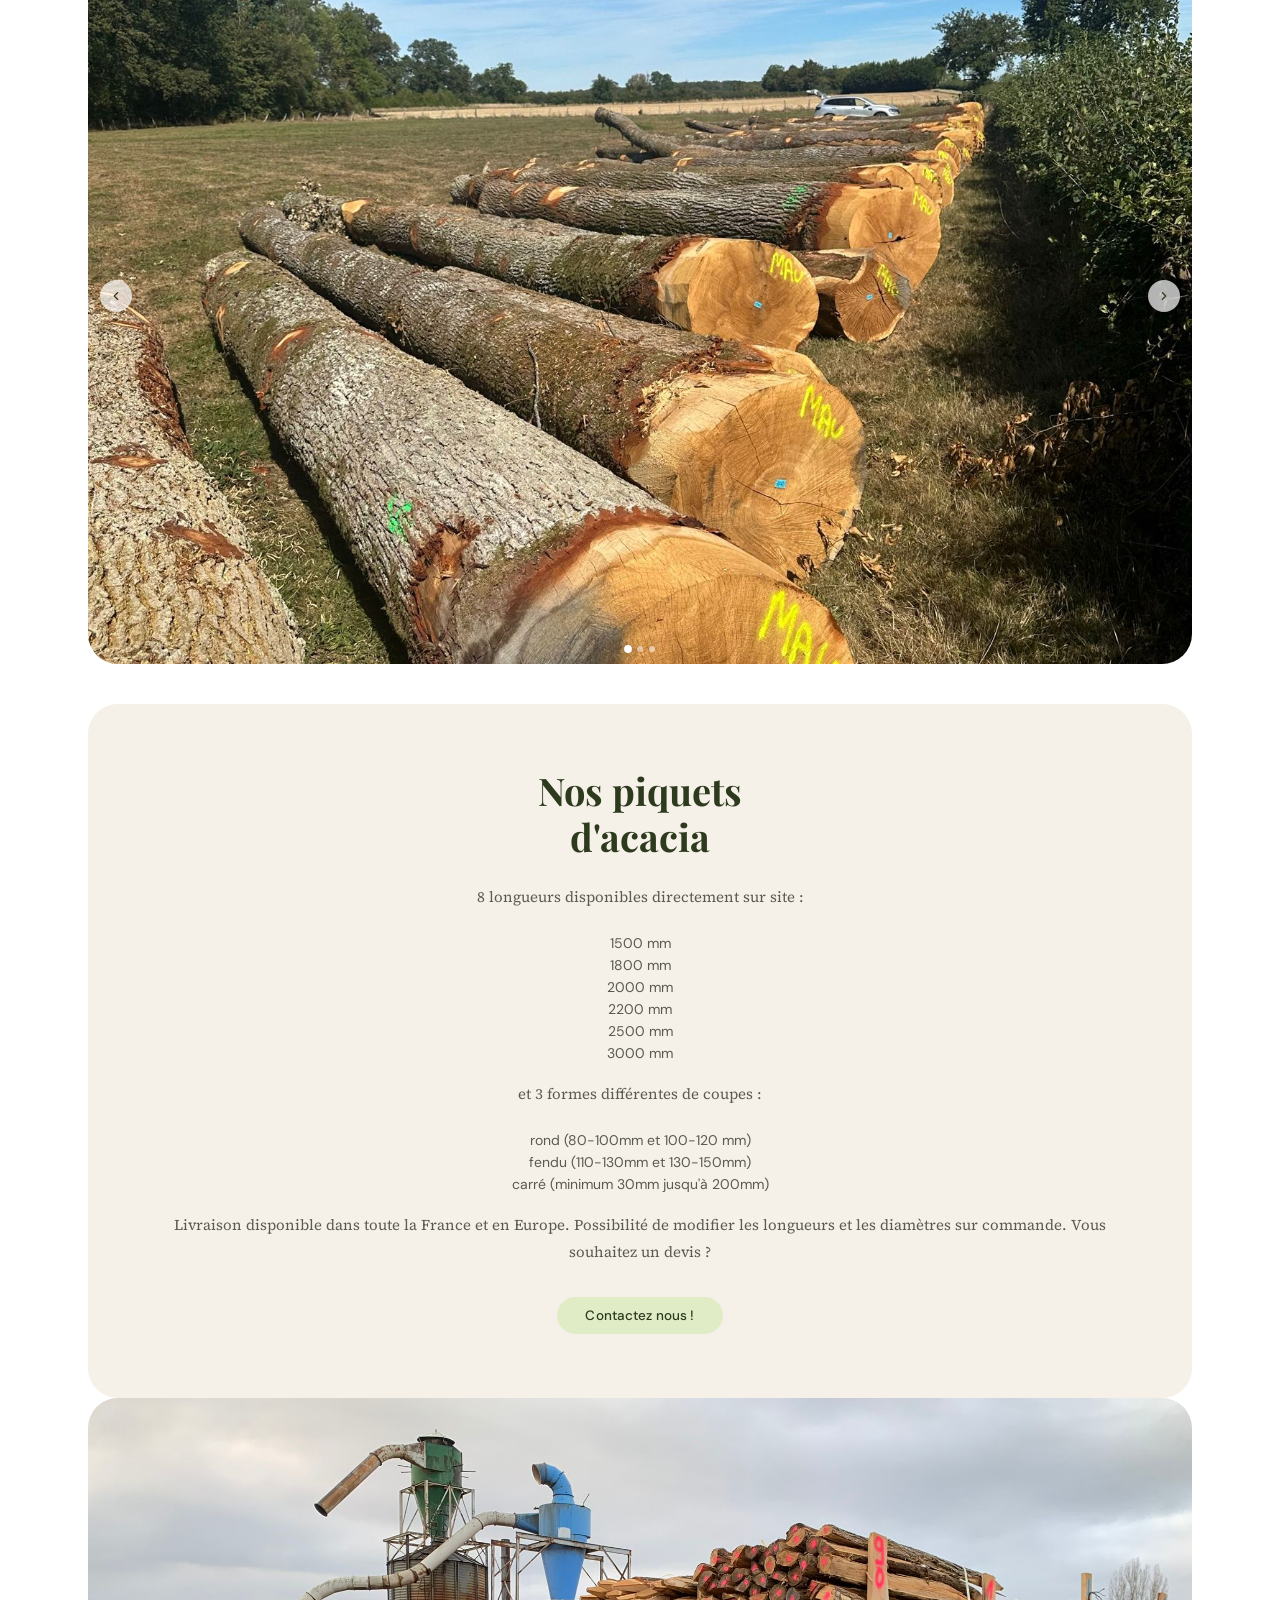
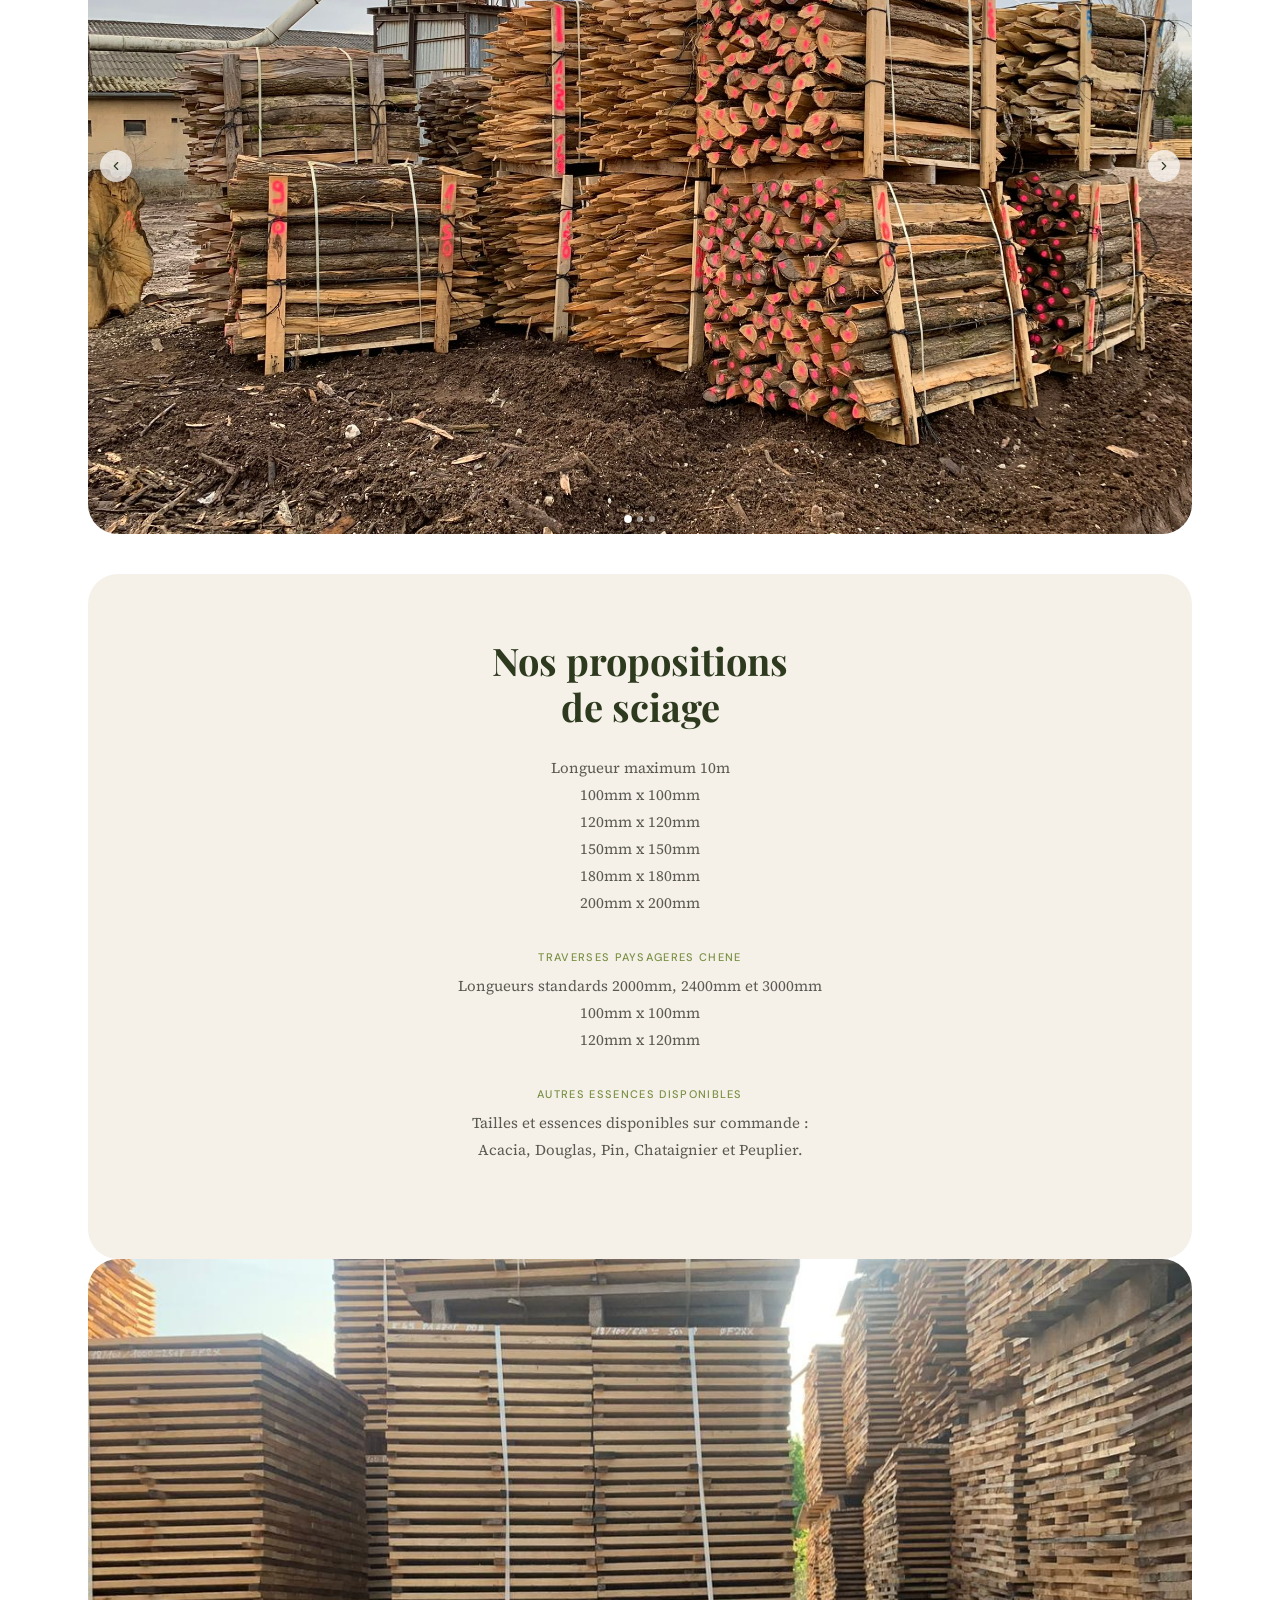
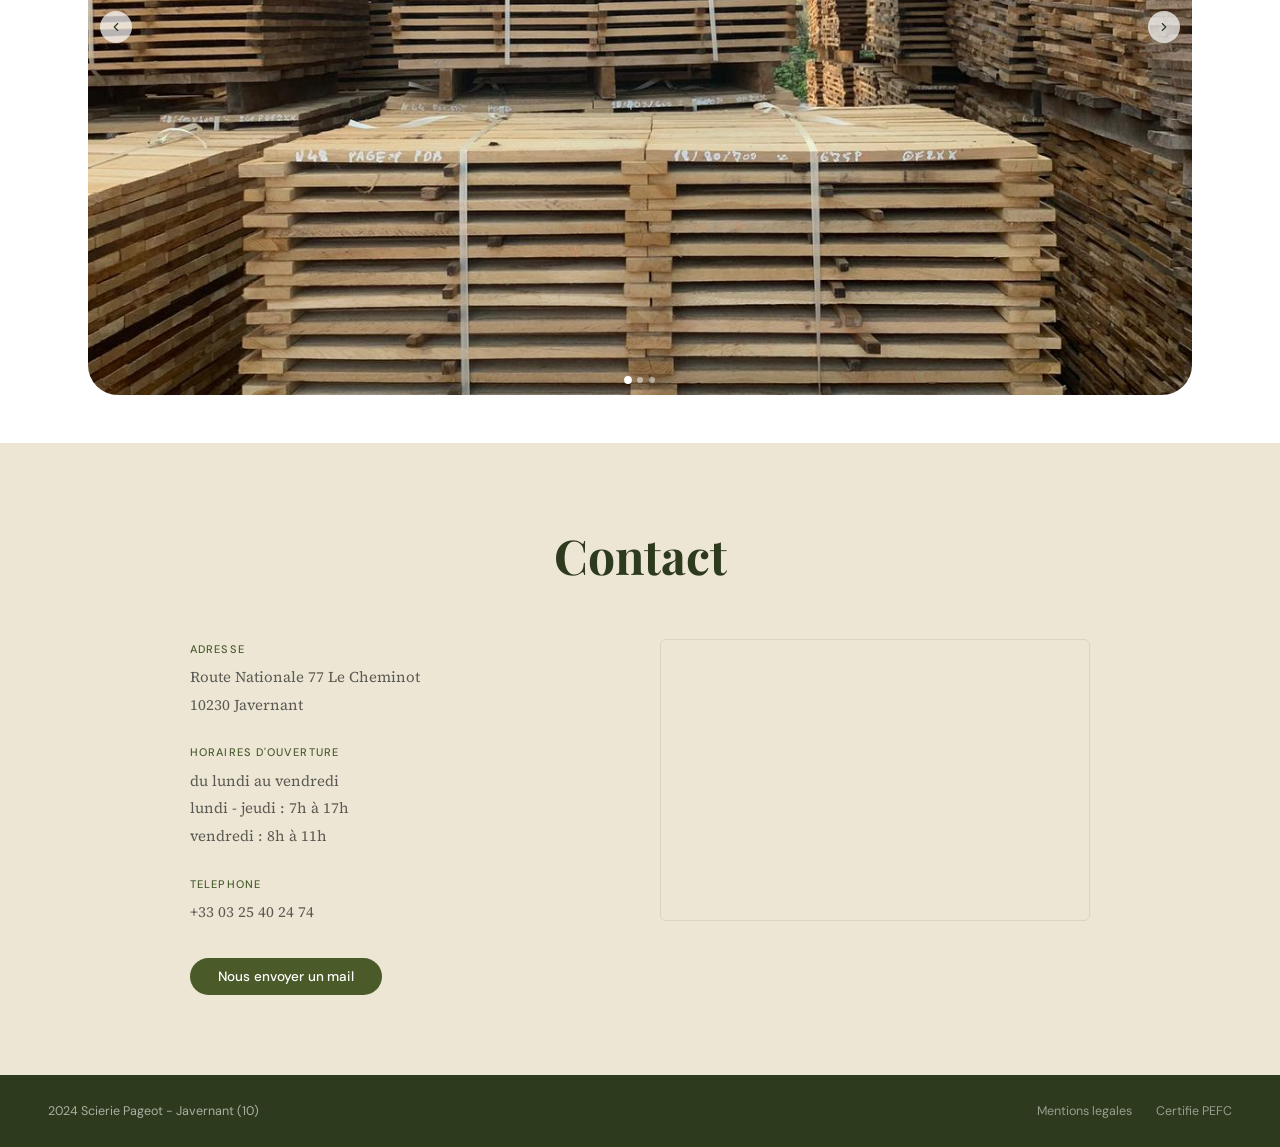
==== commit 0ca43f0a: "index.html correction content Corrected spelling and grammar errors in the text, updated contact inf" ====
--- a/index.html
+++ b/index.html
@@ -49,7 +49,7 @@
   <!-- ── INTRO ── -->
   <section class="intro">
     <p>Fondee en 1970 sur les terres champenoises, la Scierie Pageot est implantee a Javernant, dans l'Aube (10).</p>
-    <p>Nous sommes profondement engages dans la preservation de notre patrimoine forestier et valorisons des essences locales reconnues pour leur qualite. Initialement specialisee dans le sciage toutes essences, la scierie a diversifie ses activites en 2023 en integrant la production de piquets en acacia.</p>
+    <p>Nous sommes profondément engagés dans la préservation de notre patrimoine forestier et valorisons des essences locales reconnues pour leur qualité. Initialement spécialisée dans le sciage toutes essences, la scierie a diversifié ses activités en 2021 en intégrant la production de piquets en acacia.</p>
     <p>Fort de plusieurs decennies d'experience, la Scierie Pageot accompagne tous les professionnels, comme les particuliers, dans leurs besoins en gestion forestiere et dans les travaux d'interieur et d'exterieur.</p>
   </section>
  
@@ -77,9 +77,9 @@
       </div>
       <div class="split-content">
         <h2>Exploitation<br>forestiere</h2>
-        <p>Notre scierie certifiee QCIS 0001 en PEFC s'approvisionne en bois sur des parcelles soigneusement selectionnees dans un rayon de 100 km.</p>
-        <p>Nous travaillons etroitement avec des professionnels locaux pour vous apporter un accompagnement expert dans la gestion de vos domaines forestiers. Nous assurons l'integralite de nos prestations et intervenons tout au long de l'operation, en etroite collaboration avec nos partenaires agrees (Globalog) dans le respect des bonnes pratiques sylvicoles, afin de garantir la preservation durable des forets.</p>
-        <p>L'ensemble de nos travaux, quel que soit leur importance, sont realises selon les meilleures regles de l'art. Vous satisfaire et vous aider a valoriser une gestion forestiere responsable est la priorite absolue de notre equipe.</p>
+        <p>Notre scierie certifiée ISO 9001 et PEFC s'approvisionne en bois sur des parcelles soigneusement sélectionnées dans un périmètre de 100km.</p>
+        <p>Nos équipes interviennent auprès des professionnels comme des particuliers pour vous apporter un accompagnement expert dans la gestion de vos domaines forestiers. Nous assurons l’estimation de vos parcelles, et nous nous adaptons à leurs surfaces et leurs spécificités. Nous achetons le bois en grumes ou en taillis mais gérons également l'abattage dans le respect des bonnes pratiques sylvicoles, afin de garantir la préservation durable des forêts.</p>
+        <p>L’ensemble du bois récolté, quel que soit son essence, est entièrement transformé au sein de notre scierie. Vous souhaitez faire estimer, vendre une parcelle ou obtenir des conseils en gestion forestière ? Nos équipes sont à votre écoute.</p>
         <a href="#contact" class="btn btn-outline">Contactez-nous</a>
       </div>
     </section>
@@ -106,11 +106,11 @@
       <div class="split-content">
         <h2>Nos transformations<br>du chene</h2>
         <div class="subsection-label">En charpente</div>
-        <p>Pour repondre a tous vos projets de construction, nous proposons une large gamme de pieces de charpente adaptees aux demandes des professionnels comme des particuliers. Nos bois, seches et soigneusement selectionnes, garantissent stabilite et grande durabilite pour vos ouvrages.</p>
+        <p>Pour répondre à tous vos projets de construction, nous proposons une large gamme de pièces de charpente adaptées aux besoins des professionnels comme des particuliers. Nos bois, séchés et soigneusement calibrés, garantissent une excellente stabilité et une grande durabilité pour vos ouvrages, qu’il s’agisse de constructions neuves, de rénovations ou d’aménagements spécifiques.</p>
         <div class="subsection-label">En avives</div>
-        <p>Afin de faciliter vos projets et agrandissements interieurs, nous proposons des produits de la plus haute qualite, issus de chene selectionne et regulierement renouvele.</p>
+        <p>Afin de transformer vos parquets, meubles ou agencements intérieurs, nous produisons des avivés de haute qualité, issus d’un sciage précis et régulier. Leur finition soignée et leur sélection rigoureuse permettent de répondre aux exigences des artisans, menuisiers et fabricants pour des réalisations esthétiques et durables</p>
         <div class="subsection-label">En traverses paysageres</div>
-        <p>Pour sublimer votre exterieur, nous proposons des traverses paysageres naturels et esthetiques, adaptes pour l'amenagement de jardins et la realisation de petits murets.</p>
+        <p>Pour sublimer vos extérieurs, nous proposons des traverses paysagères robustes et esthétiques, idéales pour l’aménagement de jardins, la création de bordures, de retenues de terre ou de zones décoratives. Leur résistance et leur stabilité en font un matériau privilégié pour des réalisations harmonieuses et pérennes.</p>
         <a href="#contact" class="btn btn-outline">Consultez-nous</a>
       </div>
 
@@ -139,17 +139,21 @@
         <h2>Nos piquets<br>d'acacia</h2>
         <p>8 longueurs disponibles directement sur site :</p>
         <ul class="piquets-list">
-          <li>1160 mm</li>
-          <li>1300 mm</li>
           <li>1500 mm</li>
+          <li>1800 mm</li>
           <li>2000 mm</li>
+          <li>2200 mm</li>
           <li>2500 mm</li>
           <li>3000 mm</li>
         </ul>
-        <p>et a tenons differentes de coupes.</p>
-        <p>Vendu par botte ou en vrac. Disponibles en differents formats (80/100, 60/80 ou 50/60 mm).</p>
-        <p>Livraison disponible dans toute la France et dans l'Union Europeenne. Possibilite de faire confectionner les longueurs et dimensions sur commande.</p>
-        <a href="#contact" class="btn btn-outline">Vous souhaitez un devis ?</a>
+        <p>et 3 formes différentes de coupes :</p>
+        <ul class="piquets-list">
+          <li>rond (80-100mm et 100-120 mm)</li>
+          <li>fendu (110-130mm et 130-150mm)</li>
+          <li> carré (minimum 30mm jusqu'à 200mm)</li>
+        </ul>
+        <p> Livraison disponible dans toute la France et en Europe. Possibilité de modifier les longueurs et les diamètres sur commande. Vous souhaitez un devis ?</p>
+        <a href="#contact" class="btn btn-outline">Contactez nous !</a>
       </div>
     </section>
  
@@ -176,18 +180,18 @@
         <h2>Nos propositions<br>de sciage</h2>
         <p class="sciage-dims">
           Longueur maximum 10m<br>
-          80mm x 100mm<br>
-          80mm x 120mm<br>
-          80mm x 80mm<br>
           100mm x 100mm<br>
-          220mm x 200mm
+          120mm x 120mm<br>
+          150mm x 150mm<br>
+          180mm x 180mm<br>
+          200mm x 200mm
         </p>
         <div class="subsection-label">Traverses paysageres chene</div>
         <p class="sciage-dims">
-          Longueur maximum 2,5m<br>
+          Longueurs standards 2000mm, 2400mm et 3000mm<br>
           100mm x 100mm<br>
-          150mm x 150mm<br>
-          220mm x 220mm
+          120mm x 120mm<br>
+
         </p>
         <div class="subsection-label">Autres essences disponibles</div>
         <p class="sciage-dims">
@@ -207,16 +211,17 @@
       <div class="contact-grid">
         <div class="contact-info">
           <div class="contact-block">
-            <p><strong>Adresse</strong>Route Nationale 77 Le Charmois<br>10230 Javernant</p>
+            <p><strong>Adresse</strong>Route Nationale 77 Le Cheminot<br>10230 Javernant</p>
           </div>
           <div class="contact-block">
-            <p><strong>Horaires d'ouverture</strong>Disponible sur rendez-vous<br>du lundi au vendredi</p>
+            <p><strong>Horaires d'ouverture</strong>du lundi au vendredi <br> lundi - jeudi : 7h à 17h <br>
+vendredi : 8h à 11h </p>
           </div>
           <div class="contact-block">
-            <p><strong>Telephone</strong>+33 (0) 6 40 34 74 75</p>
+            <p><strong>Telephone</strong>+33 03 25 40 24 74</p>
           </div>
           <div style="margin-top: 32px;">
-            <a href="mailto:contact@scierie-pageot.fr" class="btn">Nous envoyer un mail</a>
+            <a href="mailto:scierie-pageot@orange.fr" class="btn">Nous envoyer un mail</a>
           </div>
         </div>
         <div class="contact-map">
@@ -310,4 +315,4 @@
   </script>
  
 </body>
-</html>+</html>
